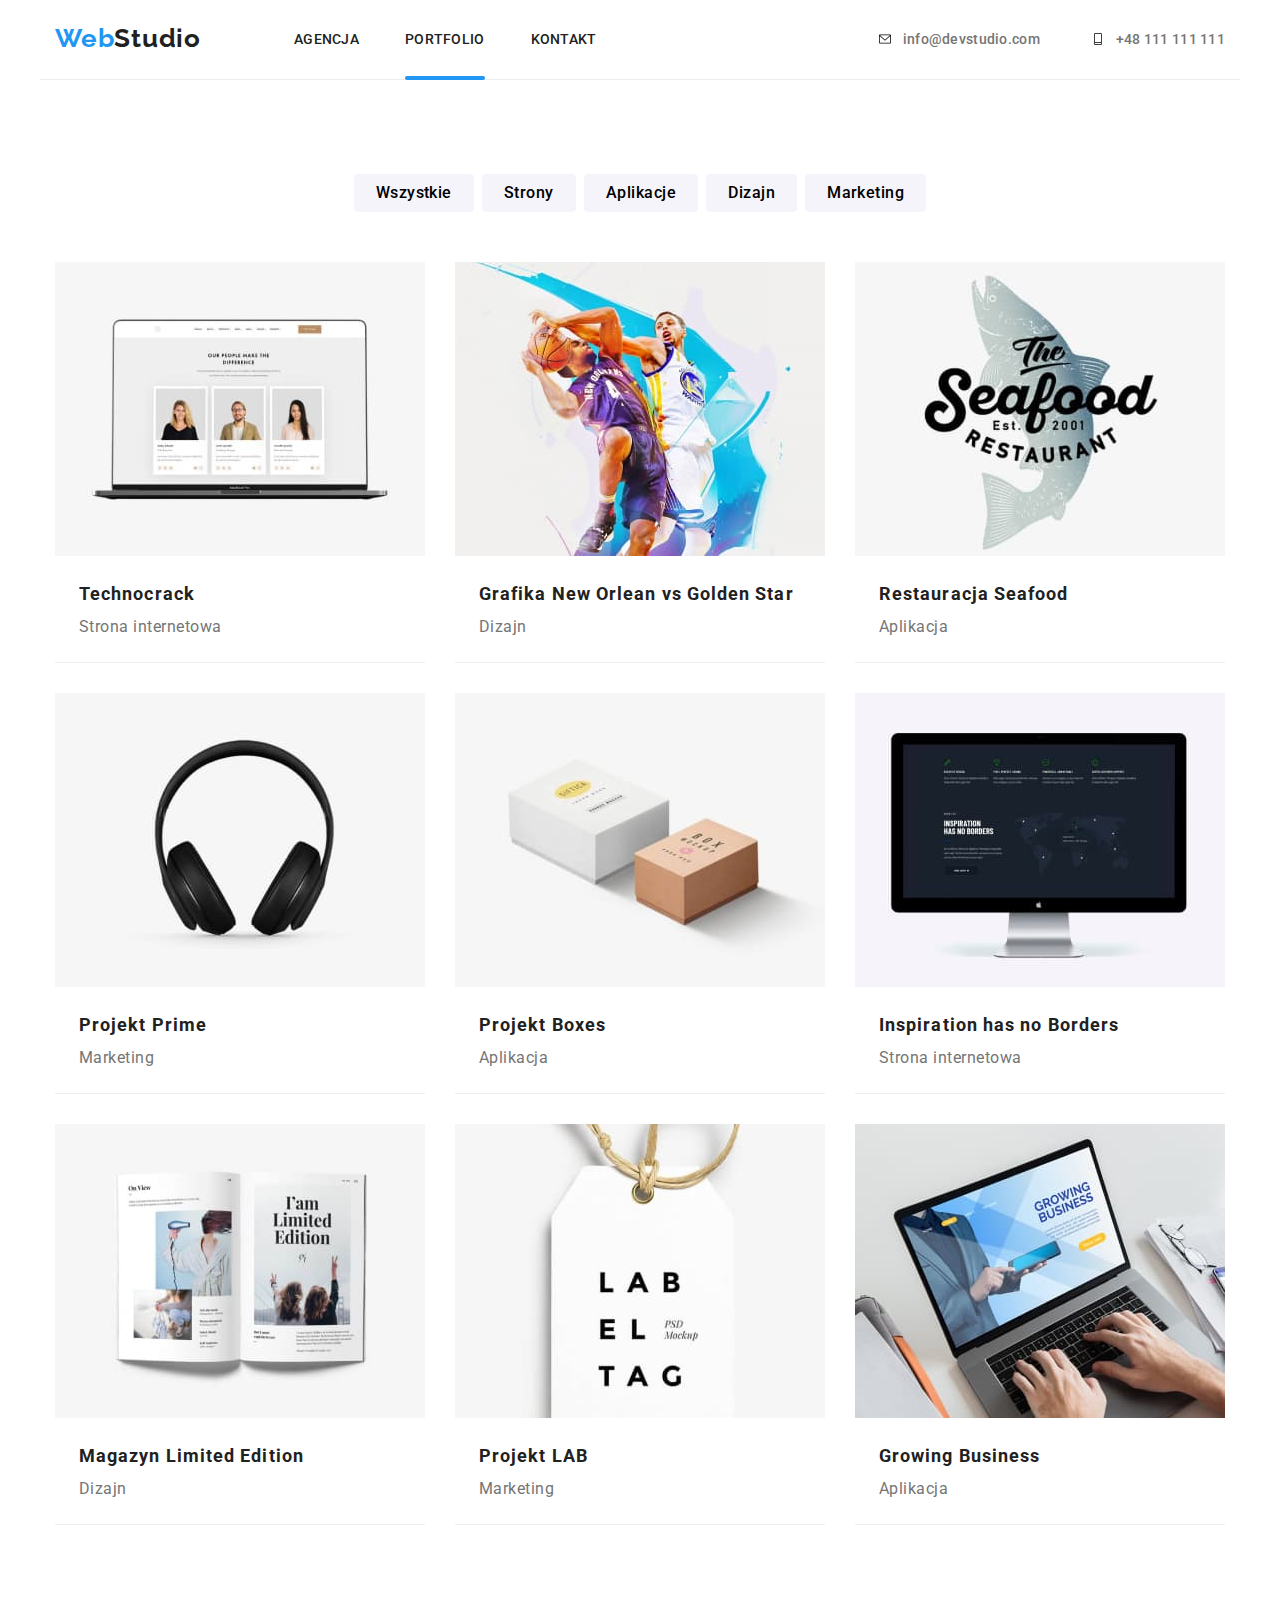
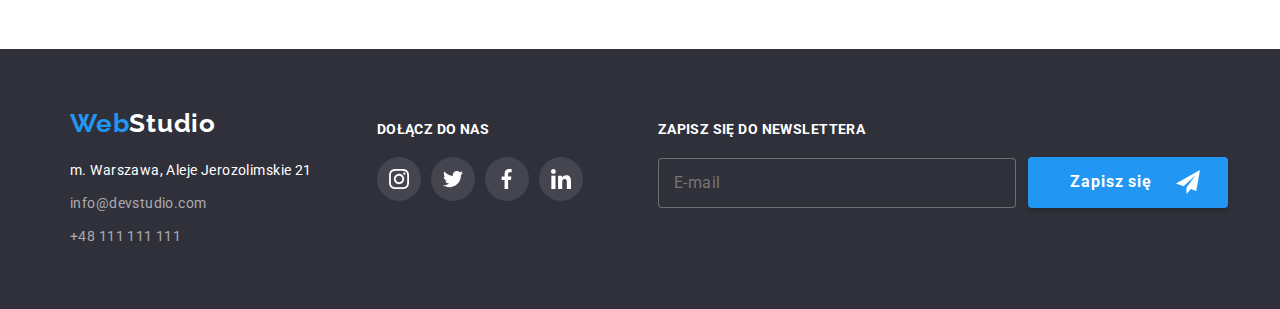
==== portfolio.html @ 8f80774f "clone" ====
<!DOCTYPE html>
<html lang="pl">

<head>
  <meta charset="UTF-8" />
  <meta http-equiv="X-UA-Compatible" content="IE=edge" />
  <meta name="viewport" content="width=device-width, initial-scale=1.0" />
  <link rel="stylesheet"
    href="https://cdnjs.cloudflare.com/ajax/libs/modern-normalize/1.0.0/modern-normalize.min.css" />
  <link rel="stylesheet" href="./css/main.min.css" />
  <link rel="preconnect" href="https://fonts.googleapis.com" />
  <link rel="preconnect" href="https://fonts.gstatic.com" crossorigin />
  <link href="https://fonts.googleapis.com/css2?family=Raleway:wght@700&family=Roboto:wght@400;500;700;900&display=swap"
    rel="stylesheet" />
  <title>WebStudio</title>
</head>

<body>
  <header>
    <div class="container tophead">
      <a class="logo" href="index.html"> <span class="logo--web">Web</span>Studio </a>
      <nav class="navigation">
        <ul class="navigation__list list">
          <li class="navigation__item">
            <a class="navigation__link" href="index.html">AGENCJA</a>
          </li>
          <li class="navigation__item">
            <a class="navigation__link navigation__underline" href="portfolio.html">PORTFOLIO</a>
          </li>
          <li class="navigation__item">
            <a class="navigation__link" href="#kontakt">KONTAKT</a>
          </li>
        </ul>
      </nav>
      <a class="address__top address__top--mail" href="mailto:info@devstudio.com">
        <svg class="adress__icon" width="16" height="12">
          <use href="images/icons.svg#icon-envelope"></use>
        </svg>info@devstudio.com</a>
      <a class="address__top" href="tel:+48111111111"><svg class="adress__icon" width="16" height="12">
          <use href="images/icons.svg#icon-phone"></use>
        </svg>+48 111 111 111</a>

    </div>
  </header>
  <main>
    <section class="section container">
      <ul class="menu list">
        <li class="menu__item">
          <button type="button" class="menu__button">Wszystkie</button>
        </li>
        <li class="menu__item">
          <button type="button" class="menu__button">Strony</button>
        </li>
        <li class="menu__item">
          <button type="button" class="menu__button">Aplikacje</button>
        </li>
        <li class="menu__item">
          <button type="button" class="menu__button">Dizajn</button>
        </li>
        <li class="menu__item">
          <button type="button" class="menu__button">Marketing</button>
        </li>
      </ul>

      <div>
        <ul class="portfolio list">
          <li class="portfolio__item">
            <a class="link" href="#">
              <div class="portfolio__img-box">
                <img class="portfolio-img" src="images/portfolio(1).jpg" alt="laptop" width="370" height="294" />
                <p class="portfolio__hidden-text">Technocrack jest popularną platformą wykorzystywaną do
                  rozpowszechniania
                  koronawirusa. Firmy wykorzystują tę platformę
                  do celów szpiegowskich i ataków na niezabezpieczone serwery konkurencji
                </p>
              </div>
              <p class="portfolio__name">Technocrack</p>
              <p class="portfolio__type">Strona internetowa</p>
            </a>
          </li>
          <li class="portfolio__item">
            <a class="link" href="#">
              <div class="portfolio__img-box">
                <img src="images/portfolio(2).jpg" alt="koszykarze" width="370" height="294" />
                <p class="portfolio__hidden-text">Technocrack jest popularną platformą wykorzystywaną do
                  rozpowszechniania
                  koronawirusa. Firmy wykorzystują tę platformę
                  do celów szpiegowskich i ataków na niezabezpieczone serwery konkurencji
                </p>
              </div>
              <p class="portfolio__name">Grafika New Orlean vs Golden Star</p>
              <p class="portfolio__type">Dizajn</p>
            </a>
          </li>
          <li class="portfolio__item">
            <a class="link" href="#">
              <div class="portfolio__img-box">
                <img src="images/portfolio(3).jpg" alt="plakat ryba" width="370" height="294" />
                <p class="portfolio__hidden-text">Technocrack jest popularną platformą wykorzystywaną do
                  rozpowszechniania
                  koronawirusa. Firmy wykorzystują tę platformę
                  do celów szpiegowskich i ataków na niezabezpieczone serwery konkurencji
                </p>
              </div>
              <p class="portfolio__name">Restauracja Seafood</p>
              <p class="portfolio__type">Aplikacja</p>
            </a>
          </li>
          <li class="portfolio__item">
            <a class="link" href="#">
              <div class="portfolio__img-box">
                <img src="images/portfolio(4).jpg" alt="słuchawki" width="370" height="294" />
                <p class="portfolio__hidden-text">Technocrack jest popularną platformą wykorzystywaną do
                  rozpowszechniania
                  koronawirusa. Firmy wykorzystują tę platformę
                  do celów szpiegowskich i ataków na niezabezpieczone serwery konkurencji
                </p>
              </div>
              <p class="portfolio__name">Projekt Prime</p>
              <p class="portfolio__type">Marketing</p>
            </a>
          </li>
          <li class="portfolio__item">
            <a class="link" href="#">
              <div class="portfolio__img-box">
                <img src="images/portfolio(5).jpg" alt="dwa pudelka różny rozmiar" width="370" height="294" />
                <p class="portfolio__hidden-text">Technocrack jest popularną platformą wykorzystywaną do
                  rozpowszechniania
                  koronawirusa. Firmy wykorzystują tę platformę
                  do celów szpiegowskich i ataków na niezabezpieczone serwery konkurencji
                </p>
              </div>
              <p class="portfolio__name">Projekt Boxes</p>
              <p class="portfolio__type">Aplikacja</p>
            </a>
          </li>
          <li class="portfolio__item">
            <a class="link" href="#">
              <div class="portfolio__img-box">
                <img src="images/portfolio(6).jpg" alt="monitor komputerowy" width="370" height="294" />
                <p class="portfolio__hidden-text">Technocrack jest popularną platformą wykorzystywaną do
                  rozpowszechniania
                  koronawirusa. Firmy wykorzystują tę platformę
                  do celów szpiegowskich i ataków na niezabezpieczone serwery konkurencji
                </p>
              </div>
              <p class="portfolio__name">Inspiration has no Borders</p>
              <p class="portfolio__type">Strona internetowa</p>
            </a>
          </li>
          <li class="portfolio__item">
            <a class="link" href="#">
              <div class="portfolio__img-box">
                <img src="images/portfolio(7).jpg" alt="magazyn" width="370" height="294" />
                <p class="portfolio__hidden-text">Technocrack jest popularną platformą wykorzystywaną do
                  rozpowszechniania
                  koronawirusa. Firmy wykorzystują tę platformę
                  do celów szpiegowskich i ataków na niezabezpieczone serwery konkurencji
                </p>
              </div>
              <p class="portfolio__name">Magazyn Limited Edition</p>
              <p class="portfolio__type">Dizajn</p>
            </a>
          </li>
          <li class="portfolio__item">
            <a class="link" href="#">
              <div class="portfolio__img-box">
                <img src="images/portfolio(8).jpg" alt="metka" width="370" height="294" />
                <p class="portfolio__hidden-text">Technocrack jest popularną platformą wykorzystywaną do
                  rozpowszechniania
                  koronawirusa. Firmy wykorzystują tę platformę
                  do celów szpiegowskich i ataków na niezabezpieczone serwery konkurencji
                </p>
              </div>
              <p class="portfolio__name">Projekt LAB</p>
              <p class="portfolio__type">Marketing</p>
            </a>
          </li>
          <li class="portfolio__item">
            <a class="link" href="#">
              <div class="portfolio__img-box">
                <img src="images/portfolio(9).jpg" alt="laptop i dłonie" width="370" height="294" />
                <p class="portfolio__hidden-text">Technocrack jest popularną platformą wykorzystywaną do
                  rozpowszechniania
                  koronawirusa. Firmy wykorzystują tę platformę
                  do celów szpiegowskich i ataków na niezabezpieczone serwery konkurencji
                </p>
              </div>
              <p class="portfolio__name">Growing Business</p>
              <p class="portfolio__type">Aplikacja</p>
            </a>
          </li>
        </ul>
      </div>
    </section>
  </main>
  <footer class="bottom">
    <section class="container ">
      <section class="container bottom__box">
        <div class="bottom__left">
          <a class="logo logo--bottom" href="#"> <span class="logo--web">Web</span>Studio </a>
          <address id="kontakt" class="adress-bottom">
            <p class=adress__item>
              <a class="address__bottom" href="https://goo.gl/maps/KirbmJ58dicckaQu6">m. Warszawa, Aleje Jerozolimskie
                21</a>
            </p>
            <p class="adress__item">
              <a class="address__bottom address__bottom--grey" href="mailto:info@devstudio.com">info@devstudio.com</a>
            </p>
            <p class="adress__item ">
              <a class="address__bottom address__bottom--grey" href="tel:+48111111111">+48 111 111 111</a>
            </p>
          </address>
        </div>
        <div class="bottom__center">
          <p class="bottom__join">dołącz do nas</p>
          <ul class="social">
            <li class=list><a class="social__link social__link--bottom" href="#">
                <svg class="social-icon" width="20" height="20">
                  <use href="./images/icons.svg#icon-instagram"></use>
                </svg></a></li>
            <li class=list><a class="social__link social__link--bottom" href="#">
                <svg class="social-icon" width="20" height="20">
                  <use href="./images/icons.svg#icon-twitter"></use>
                </svg></a></li>
            <li class=list><a class="social__link social__link--bottom" href="#">
                <svg class="social-icon" width="20" height="20">
                  <use href="./images/icons.svg#icon-facebook"></use>
                </svg></a></li>
            <li class=list><a class="social__link social__link--bottom" href="#">
                <svg class="social-icon" width="20" height="20">
                  <use href="./images/icons.svg#icon-linkedin"></use>
                </svg></a></li>
          </ul>
        </div>
        <div class="bottom__right">
          <form class="newsletter" name="newsletter-form">
            <label class="newsletter__join">
              Zapisz się do newslettera
              <input class="newsletter__lbl" type="email" name="email" placeholder="E-mail" required />
            </label>
            <button class="newsletter__button" type="submit">
              Zapisz się
              <svg class="newsletter__icon" width="24" height="24">
                <use href="./images/icons.svg#icon-send"></use>
              </svg>
            </button>
          </form>


        </div>
      </section>
  </footer>

</body>

</html>
---- css/main.min.css ----
:root{--main-color-bla: #212121;--secondary-color-blu: #2196f3;--third-color-whi: #ffffff;--four-color-gre: #757575;--fifth-color-dgrey: #2F303A;--main-font: 'Roboto', sans-serif;--secondary-font: 'Raleway', sans-serif}body{font-family:var(--main-font);color:var(--main-color-bla);max-width:1600px;margin:0 auto}h1,h2,h3,h4,h5,h6{margin:0}ul,ol{padding:0;margin:0}p{margin:0;padding:0}img{display:block}.list{list-style:none}.link{text-decoration:none}.container{width:1200px;margin:0 auto;padding:0 15px}.section{padding-top:94px;padding-bottom:94px}.headline{font-weight:700;font-size:36px;line-height:1.667;text-align:center;letter-spacing:0.03em;padding:10px;margin-bottom:50px}.tophead{padding-top:24px;padding-bottom:25px;border-bottom:1px solid #ececec;display:flex}.logo{color:var(--main-color-bla);padding-right:93px;font-family:var(--secondary-font);font-weight:700;font-size:26px;letter-spacing:0.03em;text-decoration:none}.logo--web{color:var(--secondary-color-blu)}.logo--bottom{color:var(--third-color-whi);padding:60px 0 20px}.bottom{background:var(--fifth-color-dgrey);margin:0 auto;padding-bottom:60px}.bottom__box{display:flex;flex-direction:row}.bottom__left{display:flex;flex-direction:column}.bottom__center{display:flex;flex-direction:column;margin-left:65px}.bottom__right{margin-left:65px}.bottom__join{font-weight:700;font-size:14px;line-height:16px;letter-spacing:0.03em;text-transform:uppercase;color:#ffffff;margin-top:72px;margin-bottom:20px}.navigation{display:flex}.navigation__list{display:flex;align-items:center}.navigation__item{position:relative}.navigation__item:not(:last-child){margin-right:46px}.navigation__link{color:var(--main-color-bla);font-weight:500;font-size:14px;line-height:1.143;letter-spacing:0.02em;text-decoration:none;transition:color 250ms cubic-bezier(0.4, 0, 0.2, 1)}.navigation__link:hover,.navigation__link:focus{color:var(--secondary-color-blu)}.navigation__underline::after{position:absolute;content:'';width:100%;height:4px;background-color:#2196f3;bottom:-32px;left:0;border-radius:2px}.address__top{font-weight:500;font-size:14px;font-style:normal;line-height:1.143;letter-spacing:0.02em;color:var(--four-color-gre);text-decoration:none;display:flex;align-items:center;transition-property:color, fill;transition-duration:250ms;transition-timing-function:cubic-bezier(0.4, 0, 0.2, 1)}.address__top:hover,.address__top:focus{color:var(--secondary-color-blu);fill:var(--secondary-color-blu)}.address__top--mail{margin-right:50px;margin-left:auto}.adress__icon{margin-right:10px}.address__bottom{font-size:14px;font-style:normal;line-height:171%;letter-spacing:0.03em;color:var(--third-color-whi);text-decoration:none;transition:color 250ms cubic-bezier(0.4, 0, 0.2, 1)}.address__bottom:hover,.address__bottom:focus{color:var(--secondary-color-blu)}.address__bottom--grey{color:rgba(255,255,255,0.6)}.adress__item:not(:first-of-type){margin-top:9px}.order{background:#2f303a;align-items:center;margin:0 auto;background-image:linear-gradient(rgba(47,48,58,0.4), rgba(47,48,58,0.4)),url(../images/order.jpg);background-repeat:no-repeat;background-size:cover}.order__button{background:var(--secondary-color-blu);box-shadow:0px 4px 4px rgba(0,0,0,0.15);border-radius:4px;font-style:normal;font-weight:700;font-size:16px;line-height:1.875;letter-spacing:0.06em;color:var(--third-color-whi);cursor:pointer;margin-top:30px;padding:10px 41px}.order__effect{display:flex;flex-direction:column;align-items:center;padding:200px 0}.order__title{width:696px;font-weight:900;font-size:44px;line-height:1.36;text-align:center;letter-spacing:0.06em;text-transform:uppercase;color:var(--third-color-whi)}.about{display:flex;flex-direction:row;justify-content:center}.about__item{position:relative}.about__item:not(:last-child){margin-right:30px}.about__description{position:absolute;display:flex;justify-content:center;bottom:0;font-weight:700;font-size:14px;line-height:16px;letter-spacing:0.03em;text-transform:uppercase;color:var(--third-color-whi);background-color:rgba(47,48,58,0.8);width:100%;padding:27px 0}.lorem{padding-bottom:0px}.lorem__list{display:flex;flex-direction:row;justify-content:center}.lorem__box{width:270px;height:120px;background:#f5f4fa;border-radius:4px;margin-bottom:30px;display:flex;align-items:center;justify-content:center}.lorem__title{font-weight:700;font-size:14px;line-height:1.143;letter-spacing:0.03em;text-transform:uppercase}.lorem__text{font-size:14px;line-height:1.71;letter-spacing:0.03em;color:var(--four-color-gre)}.lorem__item:not(:last-child){margin-right:30px}.team{background-color:#f5f4fa;margin:0 auto}.team__list{display:flex;flex-direction:row;justify-content:center}.team__person{background-color:var(--third-color-whi);box-shadow:0px 1px 3px rgba(0,0,0,0.12),0px 1px 1px rgba(0,0,0,0.14),0px 2px 1px rgba(0,0,0,0.2);border-radius:0px 0px 4px 4px}.team__person:not(:last-child){margin-right:30px}.team__name{font-weight:500;font-size:16px;line-height:118%;letter-spacing:0.03em;text-align:center;margin-top:30px;margin-bottom:10px}.team__job{font-size:16px;line-height:118%;letter-spacing:0.03em;color:var(--four-color-gre);text-align:center;margin-bottom:16px}.social{display:flex;flex-direction:row;justify-content:center}.social__link{display:flex;width:44px;height:44px;background-color:var(--third-color-whi);border-radius:50%;justify-content:center;align-items:center;margin-bottom:30px;margin-right:10px;fill:#afb1b8;transition-property:background-color, fill;transition-duration:250ms;transition-timing-function:cubic-bezier(0.4, 0, 0.2, 1)}.social__link:hover,.social__link:focus{background-color:var(--secondary-color-blu);fill:var(--third-color-whi)}.social__link--bottom{background-color:rgba(255,255,255,0.1);fill:var(--third-color-whi);transition:background-color 250ms cubic-bezier(0.4, 0, 0.2, 1)}.client{display:flex;align-items:center;justify-content:center}.client__list{display:flex;flex-direction:row}.client__item:not(:last-child){margin-right:30px}.client__link{display:flex;width:170px;height:92px;border:1px solid #afb1b8;box-sizing:border-box;border-radius:4px;justify-content:center;align-items:center;fill:#afb1b8;transition-property:border, fill;transition-duration:250ms;transition-timing-function:cubic-bezier(0.4, 0, 0.2, 1)}.client__link:hover,.client__link:focus{fill:var(--secondary-color-blu);border:1px solid var(--secondary-color-blu)}.newsletter{display:flex;flex-direction:row;align-items:flex-end}.newsletter__join{font-weight:700;font-size:14px;letter-spacing:0.03em;text-transform:uppercase;color:#ffffff;display:flex;flex-direction:column;margin-top:72px}.newsletter__lbl{width:358px;height:50px;border:1px solid rgba(255,255,255,0.3);box-sizing:border-box;border-radius:4px;background-color:var(--fifth-color-dgrey);color:var(--four-color-gre);font-size:16px;line-height:125%;letter-spacing:0.03em;margin-top:20px;outline:none;padding-left:15px}.newsletter__lbl:not(:placeholder-shown){color:var(--third-color-whi);font-size:16px;line-height:125%;letter-spacing:0.03em;padding:15px}.newsletter__button{margin-left:12px;font-weight:700;font-size:16px;line-height:188%;display:flex;align-items:center;text-align:center;letter-spacing:0.06em;color:#ffffff;background-color:var(--secondary-color-blu);padding:10px 28px 10px 42px;border:none;box-shadow:0px 4px 4px rgba(0,0,0,0.15);border-radius:4px;cursor:pointer}.newsletter__icon{margin-left:24px}.menu{display:flex;flex-direction:row;justify-content:center}.menu__button{font-style:normal;font-weight:500;font-size:16px;line-height:162%;text-align:center;letter-spacing:0.03em;background:#f5f4fa;border-radius:4px;cursor:pointer;padding:6px 22px;margin-bottom:50px;border-style:none;transition-property:background, color, box-shadow;transition-duration:250ms;transition-timing-function:cubic-bezier(0.4, 0, 0.2, 1)}.menu__button:hover,.menu__button:focus{background:var(--secondary-color-blu);color:var(--third-color-whi);box-shadow:0px 3px 1px rgba(0,0,0,0.1),0px 1px 2px rgba(0,0,0,0.08),0px 2px 2px rgba(0,0,0,0.12)}.menu__item:not(:last-child){margin-right:8px}.portfolio{display:flex;flex-direction:row;justify-content:center;flex-wrap:wrap}.portfolio__item{border-bottom:1px solid #eeeeee;margin-bottom:30px;transition:box-shadow 250ms cubic-bezier(0.4, 0, 0.2, 1)}.portfolio__item:hover,.portfolio__item:focus{box-shadow:0px 1px 1px rgba(0,0,0,0.12),0px 4px 4px rgba(0,0,0,0.06),1px 4px 6px rgba(0,0,0,0.16)}.portfolio__item:not(:nth-child(3n)){margin-right:30px}.portfolio__img-box{position:relative;overflow:hidden}.portfolio__img-box:hover .portfolio__hidden-text{transform:translateY(0%)}.portfolio__hidden-text{display:flex;position:absolute;top:0;left:0;width:100%;height:100%;background-color:var(--secondary-color-blu);font-size:18px;line-height:156%;letter-spacing:0.03em;color:var(--third-color-whi);text-align:left;align-items:center;padding-left:24px;padding-right:45px;transform:translateY(100%);transition:transform 250ms cubic-bezier(0.4, 0, 0.2, 1)}.portfolio__name{font-weight:700;font-size:18px;line-height:2;letter-spacing:0.06em;padding-left:24px;padding-top:20px;color:var(--main-color-bla)}.portfolio__type{font-size:16px;line-height:1.888;letter-spacing:0.03em;padding-left:24px;padding-bottom:20px;color:var(--four-color-gre)}.backdrop{position:fixed;left:0;top:0;width:100%;height:100%;opacity:100%;background-color:rgba(0,0,0,0.2);transition:opacity 250ms cubic-bezier(0.075, 0.82, 0.165, 1)}.modal{position:absolute;top:50%;left:50%;transform:translate(-50%, -50%);width:528px;min-height:581px;border-radius:4px;background-color:var(--third-color-whi);transition:transform 250ms cubic-bezier(0.075, 0.82, 0.165, 1)}.is-hidden{opacity:0;pointer-events:none}.backdrop.is-hidden .modal{position:absolute;top:50%;left:50%;transform:translateY(100%)}.close-btn{position:absolute;top:8px;right:8px;width:30px;height:30px;border-style:none;background-color:var(--third-color-whi);cursor:pointer}.close-btn__img{position:absolute;top:0px;right:0px}.contact-form{display:flex;flex-direction:column;padding:40px;text-align:left}.contact-form__leave{text-align:center;font-weight:700;font-size:20px;line-height:115%;text-align:center;letter-spacing:0.03em;color:#212121}.contact-form__label-input{display:flex;flex-direction:column;font-size:12px;line-height:1.16;letter-spacing:0.01em;color:var(--four-color-gre);width:100%;margin-top:10px}.contact-form__inside-text{font-size:16px;width:100%;padding:12px 0px 12px 42px;border-style:none;border:1px solid rgba(33,33,33,0.2);border-radius:4px;outline:none;transition:border-color 250ms cubic-bezier(0.4, 0, 0.2, 1)}.contact-form__inside-text:focus,.contact-form__inside-textarea:focus{border:1px solid var(--secondary-color-blu)}.contact-form__inside-textarea{letter-spacing:0.01em;color:var(--four-color-gre);padding:12px 16px;resize:none;width:100%;border:1px solid rgba(33,33,33,0.2);border-radius:4px;outline:none;transition:border-color 250ms cubic-bezier(0.4, 0, 0.2, 1)}.contact-form__inside-textarea::placeholder{color:rgba(117,117,117,0.5)}.contact-form__label-icon{position:absolute;top:auto;left:0;color:currentColor;margin:0 12px;fill:var(--main-color-bla);transition:fill 250ms cubic-bezier(0.4, 0, 0.2, 1)}.contact-form__label-box{display:flex;position:relative;flex-direction:row;align-items:center;justify-content:center;margin-top:4px}.contact-form__label-box:focus-within .contact-form__label-icon{fill:var(--secondary-color-blu)}.contact-form__button{font-weight:700;font-size:16px;line-height:188%;letter-spacing:0.06em;color:#ffffff;padding:10px 76px;background:var(--secondary-color-blu);box-shadow:0px 4px 4px rgba(0,0,0,0.15);border-radius:4px;border-style:none;cursor:pointer}.checkbox{opacity:0;position:absolute}.checkbox__statement{display:flex;position:relative;margin-top:20px;margin-bottom:30px;padding-left:37px;cursor:pointer;font-size:14px;line-height:171%;color:var(--four-color-gre)}.checkbox__statement::before{content:'';width:16px;height:16px;border:1px solid black;position:absolute;text-align:right;left:14px;bottom:4px;background-color:var(--third-color-whi);border-radius:2px}.checkbox:checked+.checkbox__statement::before{border:0.01px solid var(--secondary-color-blu);background-color:var(--secondary-color-blu);background-image:url(../images/check.svg);background-repeat:no-repeat;background-position:center;transition-property:border, background-color;transition-duration:250ms;transition-timing-function:cubic-bezier(0.4, 0, 0.2, 1)}.checkbox__policy{color:var(--secondary-color-blu)}
/*# sourceMappingURL=main.min.css.map */
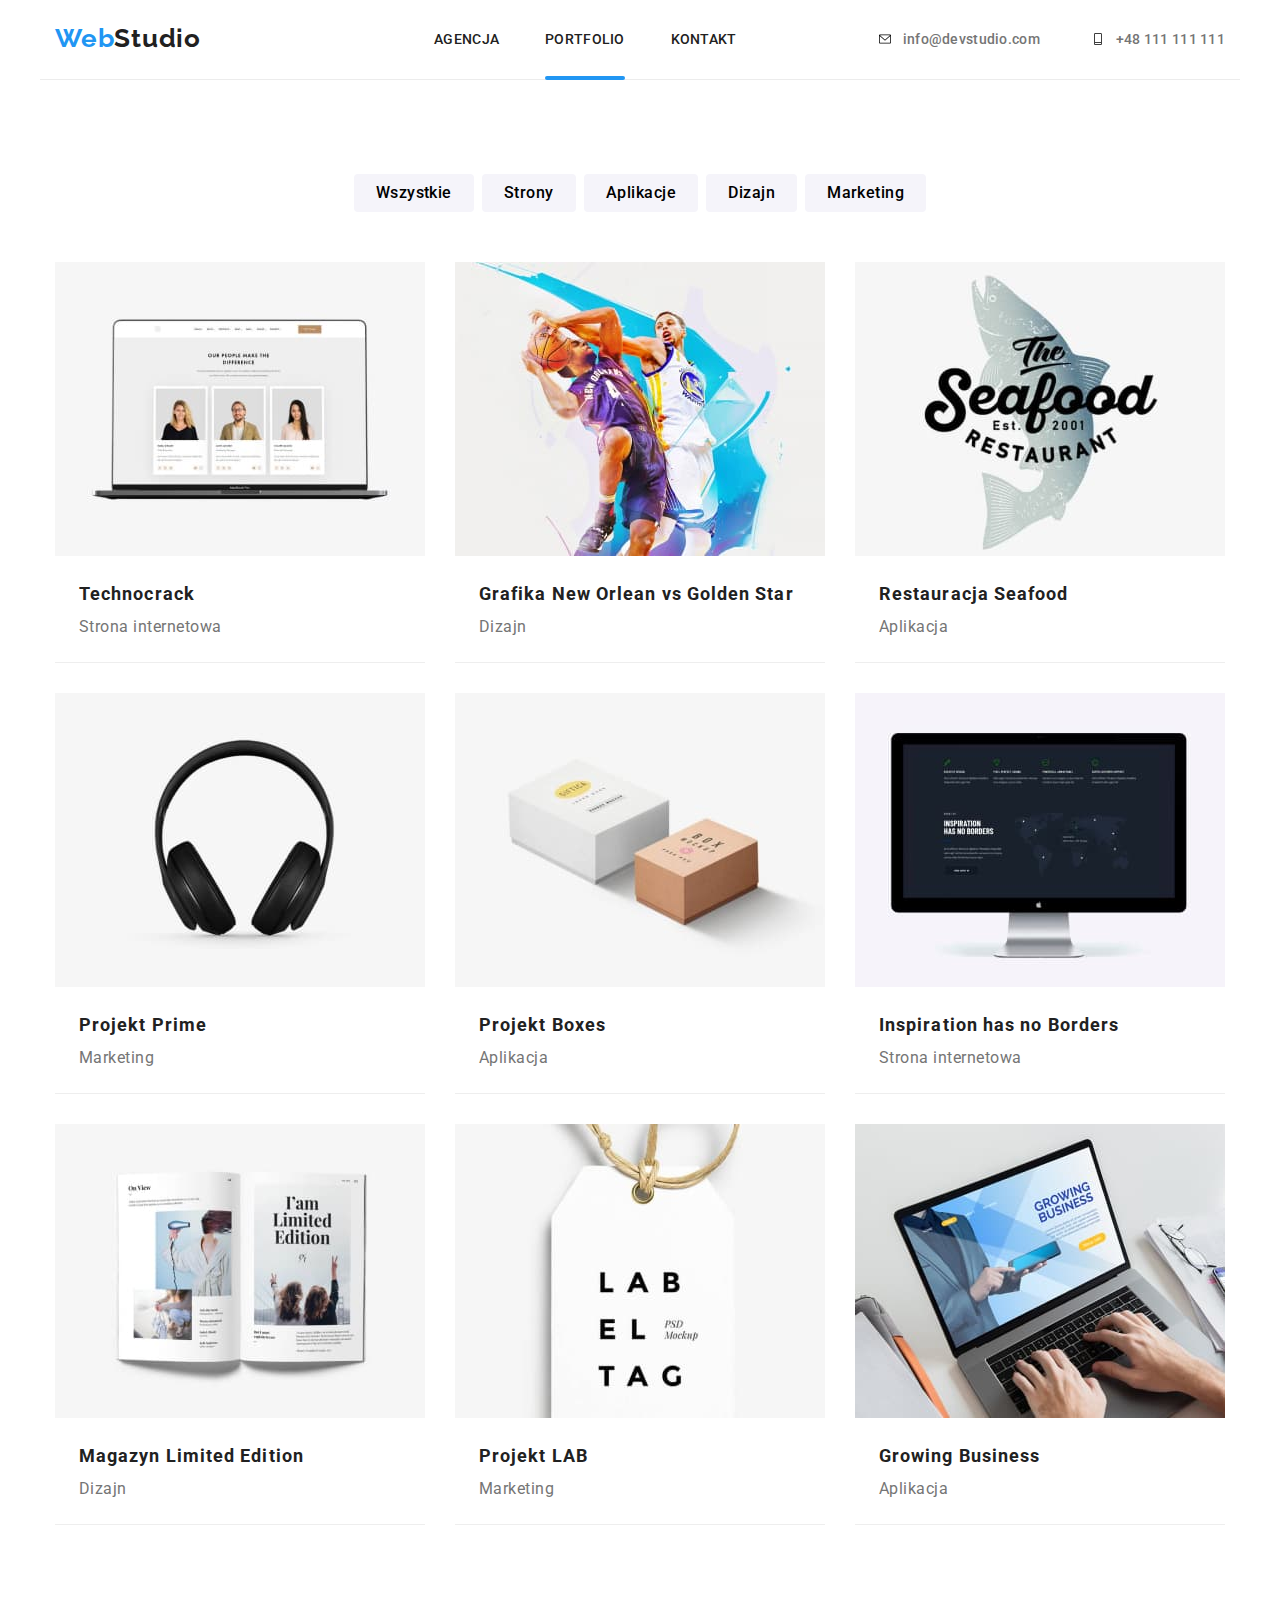
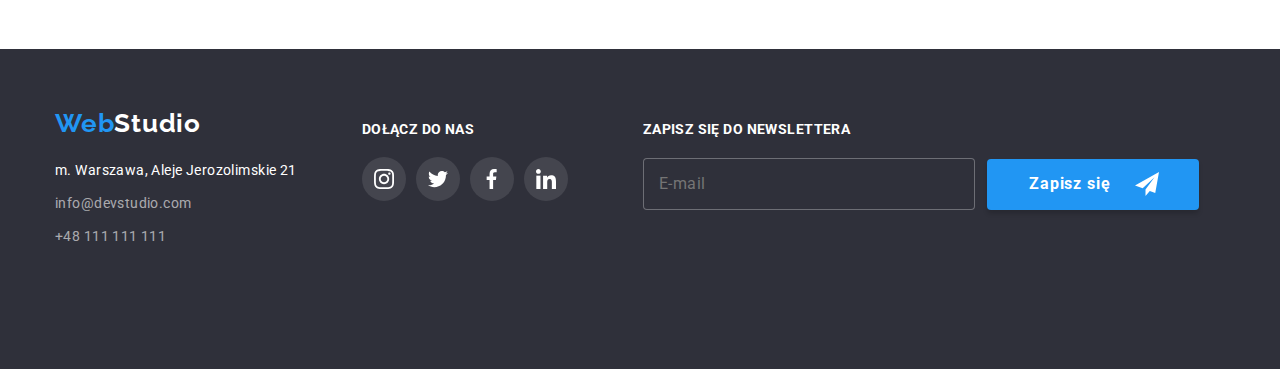
==== commit dacc91de: "porfolio" ====
--- a/portfolio.html
+++ b/portfolio.html
@@ -32,13 +32,71 @@
           </li>
         </ul>
       </nav>
-      <a class="address__top address__top--mail" href="mailto:info@devstudio.com">
-        <svg class="adress__icon" width="16" height="12">
-          <use href="images/icons.svg#icon-envelope"></use>
-        </svg>info@devstudio.com</a>
-      <a class="address__top" href="tel:+48111111111"><svg class="adress__icon" width="16" height="12">
-          <use href="images/icons.svg#icon-phone"></use>
-        </svg>+48 111 111 111</a>
+      <ul class="address__top--list list">
+        <li><a class="address__top address__top--mail" href="mailto:info@devstudio.com">
+            <svg class="adress__icon" width="16" height="12">
+              <use href="images/icons.svg#icon-envelope"></use>
+            </svg>info@devstudio.com</a></li>
+        <li><a class="address__top" href="tel:+48111111111"><svg class="adress__icon" width="16" height="12">
+              <use href="images/icons.svg#icon-phone"></use>
+            </svg>+48 111 111 111</a></li>
+      </ul>
+
+
+      <button class="mobile-menu__button" type="button" data-menu-open>
+        <svg class="mobile-menu__icon" width="40" height="40">
+          <use href="./images/icons.svg#icon-menu"></use>
+        </svg>
+      </button>
+
+      <div class="mobile-menu is-open" data-menu>
+        <button class="mobile-menu__button" type="button" data-menu-close>
+          <svg class="mobile-close__icon" width="40" height="40">
+            <use href="./images/icons.svg#icon-close-mobile"></use>
+          </svg>
+        </button>
+        <div class="mobile-menu--inside">
+          <nav class="navigation__mobile">
+            <ul class="navigation__list--mobile list">
+              <li class="navigation__item--mobile">
+                <a class="navigation__link--mobile" href="index.html">Agencja</a>
+              </li>
+              <li class="navigation__item--mobile">
+                <a class="navigation__link--mobile" href="portfolio.html">Portfolio</a>
+              </li>
+              <li class="navigation__item--mobile">
+                <a class="navigation__link--mobile" href="#kontakt">Kontakt</a>
+              </li>
+            </ul>
+          </nav>
+
+          <address id="kontakt" class="adress-bottom">
+            <p class="adress__item--mobile-tel">
+              <a class="adress__mobile--blue link" href="tel:+48111111111">+48 111 111 111</a>
+            </p>
+            <p class="adress__item--mobile-mail">
+              <a class="adress__mobile--grey link" href="mailto:info@devstudio.com">info@devstudio.com</a>
+            </p>
+
+          </address>
+
+          <ul class="mobile-menu__list list">
+            <li class="mobile-menu__item">
+              <a href="#" class="mobile-menu__link link">Instagram</a>
+            </li>
+            <li class="mobile-menu__item">
+              <a href="#" class="mobile-menu__link link">Twitter</a>
+            </li>
+            <li class="mobile-menu__item">
+              <a href="#" class="mobile-menu__link link">Facebook</a>
+            </li>
+            <li class="mobile-menu__item">
+              <a href="#" class="mobile-menu__link link">LinkedIn</a>
+            </li>
+          </ul>
+        </div>
+      </div>
+
 
     </div>
   </header>
@@ -195,8 +253,9 @@
     </section>
   </main>
   <footer class="bottom">
-    <section class="container ">
-      <section class="container bottom__box">
+    <section class="bottom container ">
+      <section class="bottom__box">
+        <!-- <section class="container bottom__box"> -->
         <div class="bottom__left">
           <a class="logo logo--bottom" href="#"> <span class="logo--web">Web</span>Studio </a>
           <address id="kontakt" class="adress-bottom">
@@ -252,6 +311,7 @@
       </section>
   </footer>
 
+  <script src="./js/mobile-menu.js"></script>
 </body>
 
 </html>--- a/css/main.min.css
+++ b/css/main.min.css
@@ -1,2 +1,2 @@
-:root{--main-color-bla: #212121;--secondary-color-blu: #2196f3;--third-color-whi: #ffffff;--four-color-gre: #757575;--fifth-color-dgrey: #2F303A;--main-font: 'Roboto', sans-serif;--secondary-font: 'Raleway', sans-serif}body{font-family:var(--main-font);color:var(--main-color-bla);max-width:1600px;margin:0 auto}h1,h2,h3,h4,h5,h6{margin:0}ul,ol{padding:0;margin:0}p{margin:0;padding:0}img{display:block}.list{list-style:none}.link{text-decoration:none}.container{width:1200px;margin:0 auto;padding:0 15px}.section{padding-top:94px;padding-bottom:94px}.headline{font-weight:700;font-size:36px;line-height:1.667;text-align:center;letter-spacing:0.03em;padding:10px;margin-bottom:50px}.tophead{padding-top:24px;padding-bottom:25px;border-bottom:1px solid #ececec;display:flex}.logo{color:var(--main-color-bla);padding-right:93px;font-family:var(--secondary-font);font-weight:700;font-size:26px;letter-spacing:0.03em;text-decoration:none}.logo--web{color:var(--secondary-color-blu)}.logo--bottom{color:var(--third-color-whi);padding:60px 0 20px}.bottom{background:var(--fifth-color-dgrey);margin:0 auto;padding-bottom:60px}.bottom__box{display:flex;flex-direction:row}.bottom__left{display:flex;flex-direction:column}.bottom__center{display:flex;flex-direction:column;margin-left:65px}.bottom__right{margin-left:65px}.bottom__join{font-weight:700;font-size:14px;line-height:16px;letter-spacing:0.03em;text-transform:uppercase;color:#ffffff;margin-top:72px;margin-bottom:20px}.navigation{display:flex}.navigation__list{display:flex;align-items:center}.navigation__item{position:relative}.navigation__item:not(:last-child){margin-right:46px}.navigation__link{color:var(--main-color-bla);font-weight:500;font-size:14px;line-height:1.143;letter-spacing:0.02em;text-decoration:none;transition:color 250ms cubic-bezier(0.4, 0, 0.2, 1)}.navigation__link:hover,.navigation__link:focus{color:var(--secondary-color-blu)}.navigation__underline::after{position:absolute;content:'';width:100%;height:4px;background-color:#2196f3;bottom:-32px;left:0;border-radius:2px}.address__top{font-weight:500;font-size:14px;font-style:normal;line-height:1.143;letter-spacing:0.02em;color:var(--four-color-gre);text-decoration:none;display:flex;align-items:center;transition-property:color, fill;transition-duration:250ms;transition-timing-function:cubic-bezier(0.4, 0, 0.2, 1)}.address__top:hover,.address__top:focus{color:var(--secondary-color-blu);fill:var(--secondary-color-blu)}.address__top--mail{margin-right:50px;margin-left:auto}.adress__icon{margin-right:10px}.address__bottom{font-size:14px;font-style:normal;line-height:171%;letter-spacing:0.03em;color:var(--third-color-whi);text-decoration:none;transition:color 250ms cubic-bezier(0.4, 0, 0.2, 1)}.address__bottom:hover,.address__bottom:focus{color:var(--secondary-color-blu)}.address__bottom--grey{color:rgba(255,255,255,0.6)}.adress__item:not(:first-of-type){margin-top:9px}.order{background:#2f303a;align-items:center;margin:0 auto;background-image:linear-gradient(rgba(47,48,58,0.4), rgba(47,48,58,0.4)),url(../images/order.jpg);background-repeat:no-repeat;background-size:cover}.order__button{background:var(--secondary-color-blu);box-shadow:0px 4px 4px rgba(0,0,0,0.15);border-radius:4px;font-style:normal;font-weight:700;font-size:16px;line-height:1.875;letter-spacing:0.06em;color:var(--third-color-whi);cursor:pointer;margin-top:30px;padding:10px 41px}.order__effect{display:flex;flex-direction:column;align-items:center;padding:200px 0}.order__title{width:696px;font-weight:900;font-size:44px;line-height:1.36;text-align:center;letter-spacing:0.06em;text-transform:uppercase;color:var(--third-color-whi)}.about{display:flex;flex-direction:row;justify-content:center}.about__item{position:relative}.about__item:not(:last-child){margin-right:30px}.about__description{position:absolute;display:flex;justify-content:center;bottom:0;font-weight:700;font-size:14px;line-height:16px;letter-spacing:0.03em;text-transform:uppercase;color:var(--third-color-whi);background-color:rgba(47,48,58,0.8);width:100%;padding:27px 0}.lorem{padding-bottom:0px}.lorem__list{display:flex;flex-direction:row;justify-content:center}.lorem__box{width:270px;height:120px;background:#f5f4fa;border-radius:4px;margin-bottom:30px;display:flex;align-items:center;justify-content:center}.lorem__title{font-weight:700;font-size:14px;line-height:1.143;letter-spacing:0.03em;text-transform:uppercase}.lorem__text{font-size:14px;line-height:1.71;letter-spacing:0.03em;color:var(--four-color-gre)}.lorem__item:not(:last-child){margin-right:30px}.team{background-color:#f5f4fa;margin:0 auto}.team__list{display:flex;flex-direction:row;justify-content:center}.team__person{background-color:var(--third-color-whi);box-shadow:0px 1px 3px rgba(0,0,0,0.12),0px 1px 1px rgba(0,0,0,0.14),0px 2px 1px rgba(0,0,0,0.2);border-radius:0px 0px 4px 4px}.team__person:not(:last-child){margin-right:30px}.team__name{font-weight:500;font-size:16px;line-height:118%;letter-spacing:0.03em;text-align:center;margin-top:30px;margin-bottom:10px}.team__job{font-size:16px;line-height:118%;letter-spacing:0.03em;color:var(--four-color-gre);text-align:center;margin-bottom:16px}.social{display:flex;flex-direction:row;justify-content:center}.social__link{display:flex;width:44px;height:44px;background-color:var(--third-color-whi);border-radius:50%;justify-content:center;align-items:center;margin-bottom:30px;margin-right:10px;fill:#afb1b8;transition-property:background-color, fill;transition-duration:250ms;transition-timing-function:cubic-bezier(0.4, 0, 0.2, 1)}.social__link:hover,.social__link:focus{background-color:var(--secondary-color-blu);fill:var(--third-color-whi)}.social__link--bottom{background-color:rgba(255,255,255,0.1);fill:var(--third-color-whi);transition:background-color 250ms cubic-bezier(0.4, 0, 0.2, 1)}.client{display:flex;align-items:center;justify-content:center}.client__list{display:flex;flex-direction:row}.client__item:not(:last-child){margin-right:30px}.client__link{display:flex;width:170px;height:92px;border:1px solid #afb1b8;box-sizing:border-box;border-radius:4px;justify-content:center;align-items:center;fill:#afb1b8;transition-property:border, fill;transition-duration:250ms;transition-timing-function:cubic-bezier(0.4, 0, 0.2, 1)}.client__link:hover,.client__link:focus{fill:var(--secondary-color-blu);border:1px solid var(--secondary-color-blu)}.newsletter{display:flex;flex-direction:row;align-items:flex-end}.newsletter__join{font-weight:700;font-size:14px;letter-spacing:0.03em;text-transform:uppercase;color:#ffffff;display:flex;flex-direction:column;margin-top:72px}.newsletter__lbl{width:358px;height:50px;border:1px solid rgba(255,255,255,0.3);box-sizing:border-box;border-radius:4px;background-color:var(--fifth-color-dgrey);color:var(--four-color-gre);font-size:16px;line-height:125%;letter-spacing:0.03em;margin-top:20px;outline:none;padding-left:15px}.newsletter__lbl:not(:placeholder-shown){color:var(--third-color-whi);font-size:16px;line-height:125%;letter-spacing:0.03em;padding:15px}.newsletter__button{margin-left:12px;font-weight:700;font-size:16px;line-height:188%;display:flex;align-items:center;text-align:center;letter-spacing:0.06em;color:#ffffff;background-color:var(--secondary-color-blu);padding:10px 28px 10px 42px;border:none;box-shadow:0px 4px 4px rgba(0,0,0,0.15);border-radius:4px;cursor:pointer}.newsletter__icon{margin-left:24px}.menu{display:flex;flex-direction:row;justify-content:center}.menu__button{font-style:normal;font-weight:500;font-size:16px;line-height:162%;text-align:center;letter-spacing:0.03em;background:#f5f4fa;border-radius:4px;cursor:pointer;padding:6px 22px;margin-bottom:50px;border-style:none;transition-property:background, color, box-shadow;transition-duration:250ms;transition-timing-function:cubic-bezier(0.4, 0, 0.2, 1)}.menu__button:hover,.menu__button:focus{background:var(--secondary-color-blu);color:var(--third-color-whi);box-shadow:0px 3px 1px rgba(0,0,0,0.1),0px 1px 2px rgba(0,0,0,0.08),0px 2px 2px rgba(0,0,0,0.12)}.menu__item:not(:last-child){margin-right:8px}.portfolio{display:flex;flex-direction:row;justify-content:center;flex-wrap:wrap}.portfolio__item{border-bottom:1px solid #eeeeee;margin-bottom:30px;transition:box-shadow 250ms cubic-bezier(0.4, 0, 0.2, 1)}.portfolio__item:hover,.portfolio__item:focus{box-shadow:0px 1px 1px rgba(0,0,0,0.12),0px 4px 4px rgba(0,0,0,0.06),1px 4px 6px rgba(0,0,0,0.16)}.portfolio__item:not(:nth-child(3n)){margin-right:30px}.portfolio__img-box{position:relative;overflow:hidden}.portfolio__img-box:hover .portfolio__hidden-text{transform:translateY(0%)}.portfolio__hidden-text{display:flex;position:absolute;top:0;left:0;width:100%;height:100%;background-color:var(--secondary-color-blu);font-size:18px;line-height:156%;letter-spacing:0.03em;color:var(--third-color-whi);text-align:left;align-items:center;padding-left:24px;padding-right:45px;transform:translateY(100%);transition:transform 250ms cubic-bezier(0.4, 0, 0.2, 1)}.portfolio__name{font-weight:700;font-size:18px;line-height:2;letter-spacing:0.06em;padding-left:24px;padding-top:20px;color:var(--main-color-bla)}.portfolio__type{font-size:16px;line-height:1.888;letter-spacing:0.03em;padding-left:24px;padding-bottom:20px;color:var(--four-color-gre)}.backdrop{position:fixed;left:0;top:0;width:100%;height:100%;opacity:100%;background-color:rgba(0,0,0,0.2);transition:opacity 250ms cubic-bezier(0.075, 0.82, 0.165, 1)}.modal{position:absolute;top:50%;left:50%;transform:translate(-50%, -50%);width:528px;min-height:581px;border-radius:4px;background-color:var(--third-color-whi);transition:transform 250ms cubic-bezier(0.075, 0.82, 0.165, 1)}.is-hidden{opacity:0;pointer-events:none}.backdrop.is-hidden .modal{position:absolute;top:50%;left:50%;transform:translateY(100%)}.close-btn{position:absolute;top:8px;right:8px;width:30px;height:30px;border-style:none;background-color:var(--third-color-whi);cursor:pointer}.close-btn__img{position:absolute;top:0px;right:0px}.contact-form{display:flex;flex-direction:column;padding:40px;text-align:left}.contact-form__leave{text-align:center;font-weight:700;font-size:20px;line-height:115%;text-align:center;letter-spacing:0.03em;color:#212121}.contact-form__label-input{display:flex;flex-direction:column;font-size:12px;line-height:1.16;letter-spacing:0.01em;color:var(--four-color-gre);width:100%;margin-top:10px}.contact-form__inside-text{font-size:16px;width:100%;padding:12px 0px 12px 42px;border-style:none;border:1px solid rgba(33,33,33,0.2);border-radius:4px;outline:none;transition:border-color 250ms cubic-bezier(0.4, 0, 0.2, 1)}.contact-form__inside-text:focus,.contact-form__inside-textarea:focus{border:1px solid var(--secondary-color-blu)}.contact-form__inside-textarea{letter-spacing:0.01em;color:var(--four-color-gre);padding:12px 16px;resize:none;width:100%;border:1px solid rgba(33,33,33,0.2);border-radius:4px;outline:none;transition:border-color 250ms cubic-bezier(0.4, 0, 0.2, 1)}.contact-form__inside-textarea::placeholder{color:rgba(117,117,117,0.5)}.contact-form__label-icon{position:absolute;top:auto;left:0;color:currentColor;margin:0 12px;fill:var(--main-color-bla);transition:fill 250ms cubic-bezier(0.4, 0, 0.2, 1)}.contact-form__label-box{display:flex;position:relative;flex-direction:row;align-items:center;justify-content:center;margin-top:4px}.contact-form__label-box:focus-within .contact-form__label-icon{fill:var(--secondary-color-blu)}.contact-form__button{font-weight:700;font-size:16px;line-height:188%;letter-spacing:0.06em;color:#ffffff;padding:10px 76px;background:var(--secondary-color-blu);box-shadow:0px 4px 4px rgba(0,0,0,0.15);border-radius:4px;border-style:none;cursor:pointer}.checkbox{opacity:0;position:absolute}.checkbox__statement{display:flex;position:relative;margin-top:20px;margin-bottom:30px;padding-left:37px;cursor:pointer;font-size:14px;line-height:171%;color:var(--four-color-gre)}.checkbox__statement::before{content:'';width:16px;height:16px;border:1px solid black;position:absolute;text-align:right;left:14px;bottom:4px;background-color:var(--third-color-whi);border-radius:2px}.checkbox:checked+.checkbox__statement::before{border:0.01px solid var(--secondary-color-blu);background-color:var(--secondary-color-blu);background-image:url(../images/check.svg);background-repeat:no-repeat;background-position:center;transition-property:border, background-color;transition-duration:250ms;transition-timing-function:cubic-bezier(0.4, 0, 0.2, 1)}.checkbox__policy{color:var(--secondary-color-blu)}
+:root{--main-color-bla: #212121;--secondary-color-blu: #2196f3;--third-color-whi: #ffffff;--four-color-gre: #757575;--fifth-color-dgrey: #2F303A;--main-font: 'Roboto', sans-serif;--secondary-font: 'Raleway', sans-serif}body{font-family:var(--main-font);color:var(--main-color-bla);max-width:1600px}h1,h2,h3,h4,h5,h6{margin:0}ul,ol{padding:0;margin:0}p{margin:0;padding:0}img{display:block}.list{list-style:none}.link{text-decoration:none}@media screen and (min-width: 1200px){body{margin:0 auto}}.container{max-width:100%;padding:0 15px}.section{padding-top:94px;padding-bottom:94px}.headline{font-weight:700;font-size:36px;line-height:1.667;text-align:center;letter-spacing:0.03em;padding:10px;margin-bottom:50px}.tophead{padding-top:24px;padding-bottom:25px;border-bottom:1px solid #ececec;display:flex;flex-direction:row;justify-content:space-between;align-items:center}@media screen and (min-width: 1200px){.container{max-width:1200px;margin:0 auto}}.logo{color:var(--main-color-bla);padding-right:93px;font-family:var(--secondary-font);font-weight:700;font-size:26px;letter-spacing:0.03em;text-decoration:none;text-align:center}.logo--web{color:var(--secondary-color-blu)}.logo--bottom{color:var(--third-color-whi);padding:60px 0 20px}@media screen and (min-width: 768px) and (max-width: 1199px){.logo{padding-right:83px}}@media screen and (min-width: 1200px){.logo{text-align:left}}.bottom{background:var(--fifth-color-dgrey);padding-bottom:60px}.bottom__box{display:flex;flex-direction:column}.bottom__left{display:flex;flex-direction:column}.bottom__center{display:flex;flex-direction:column}.bottom__join{font-weight:700;font-size:14px;line-height:16px;letter-spacing:0.03em;text-transform:uppercase;color:#ffffff;margin-bottom:20px;text-align:center;margin-top:60px}@media screen and (min-width: 1200px){.bottom__box{flex-direction:row}.bottom__center{margin-left:65px}.bottom__right{margin-left:65px}.bottom__join{margin-top:72px;text-align:left}}.navigation{display:none}.navigation__mobile{display:flex;flex-direction:column}.navigation__list{display:flex;align-items:center}.navigation__list--mobile{display:flex;flex-direction:column}.navigation__item{position:relative}.navigation__item:not(:last-child){margin-right:46px}.navigation__link{color:var(--main-color-bla);font-weight:500;font-size:14px;line-height:1.143;letter-spacing:0.02em;text-decoration:none;transition:color 250ms cubic-bezier(0.4, 0, 0.2, 1)}.navigation__link:hover,.navigation__link:focus{color:var(--secondary-color-blu)}.navigation__link--mobile{text-decoration:none;color:var(--main-color-bla);font-family:'Roboto';font-weight:500;font-size:40px;line-height:1.175;letter-spacing:0.02em}.navigation__underline::after{position:absolute;content:'';width:100%;height:4px;background-color:#2196f3;bottom:-32px;left:0;border-radius:2px}.navigation__item--mobile{margin-bottom:36px}@media screen and (min-width: 768px){.navigation{display:flex}.mobile-menu__button{display:none}}.address__top{display:none;font-weight:500;font-size:14px;font-style:normal;line-height:1.143;letter-spacing:0.02em;color:var(--four-color-gre);text-decoration:none;align-items:center;transition-property:color, fill;transition-duration:250ms;transition-timing-function:cubic-bezier(0.4, 0, 0.2, 1)}.address__top:hover,.address__top:focus{color:var(--secondary-color-blu);fill:var(--secondary-color-blu)}.address__top--mail{margin-right:50px;margin-left:auto}.address__top--list{display:flex;flex-direction:row}.adress__icon{margin-right:10px}.address__bottom{font-size:14px;font-style:normal;line-height:171%;letter-spacing:0.03em;color:var(--third-color-whi);text-decoration:none;transition:color 250ms cubic-bezier(0.4, 0, 0.2, 1)}.address__bottom:hover,.address__bottom:focus{color:var(--secondary-color-blu)}.address__bottom--grey{color:rgba(255,255,255,0.6)}.adress__item{text-align:center}.adress__item:not(:first-of-type){margin-top:9px}.adress__item--mobile-tel{font-weight:500;font-size:28px;letter-spacing:0.02em}.adress__item--mobile-mail{font-weight:500;font-size:24px;letter-spacing:0.02em;margin-top:32px}.adress__mobile--blue{color:var(--secondary-color-blu)}.adress__mobile--grey{color:var(--four-color-gre)}@media screen and (min-width: 768px){.address__top{display:flex}}@media screen and (min-width: 768px) and (max-width: 1200px){.address__top--list{flex-direction:column}}@media screen and (min-width: 1200px){.address__top--list{flex-direction:row}}@media screen and (min-width: 768px) and (max-width: 1200px){.address__top--mail{margin-right:15px;margin-bottom:10px}}@media screen and (min-width: 1200px){.adress__item{text-align:left}}.order{align-items:center;background-repeat:no-repeat;background-size:cover;max-width:100vw}.order__button{background:var(--secondary-color-blu);box-shadow:0px 4px 4px rgba(0,0,0,0.15);border-radius:4px;font-style:normal;font-weight:700;font-size:16px;line-height:1.875;letter-spacing:0.06em;color:var(--third-color-whi);cursor:pointer;margin-top:30px;padding:10px 41px}.order__effect{display:flex;flex-direction:column;align-items:center;padding:200px 0;background-repeat:no-repeat;background-size:cover;background-image:linear-gradient(rgba(47,48,58,0.4), rgba(47,48,58,0.4)),url("../images/background/order-mobile.jpg")}.order__title{font-weight:900;font-size:26px;line-height:1.36;text-align:center;letter-spacing:0.06em;text-transform:uppercase;color:var(--third-color-whi)}@media (min-device-pixel-ratio: 2), (min-resolution: 192dpi), (min-resolution: 2dppx){.order__effect{background-image:linear-gradient(rgba(47,48,58,0.4), rgba(47,48,58,0.4)),url("../images/background/order-mobile@2x.jpg")}}@media screen and (min-width: 768px) and (max-width: 1199px){.order__effect{background-image:linear-gradient(rgba(47,48,58,0.4), rgba(47,48,58,0.4)),url("../images/background/order-tablet.jpg")}}@media screen and (min-width: 768px) and (max-width: 1199px) and (min-device-pixel-ratio: 2), screen and (min-width: 768px) and (max-width: 1199px) and (-webkit-min-device-pixel-ratio: 2), screen and (min-width: 768px) and (max-width: 1199px) and (min-resolution: 192dpi), screen and (min-width: 768px) and (max-width: 1199px) and (min-resolution: 2dppx){.order__effect{background-image:linear-gradient(rgba(47,48,58,0.4), rgba(47,48,58,0.4)),url("../images/background/order-tablet@2x.jpg")}}@media screen and (min-width: 1200px){.order{background-image:linear-gradient(rgba(47,48,58,0.4), rgba(47,48,58,0.4)),url("../images/background/order-desktop.jpg")}}@media screen and (min-width: 1200px) and (min-device-pixel-ratio: 2), screen and (min-width: 1200px) and (-webkit-min-device-pixel-ratio: 2), screen and (min-width: 1200px) and (min-resolution: 192dpi), screen and (min-width: 1200px) and (min-resolution: 2dppx){.order{background-image:linear-gradient(rgba(47,48,58,0.4), rgba(47,48,58,0.4)),url("../images/background/order-desktop@2x.jpg")}}@media screen and (min-width: 1200px){.order__effect{background-image:none}}@media screen and (min-width: 1200px) and (min-device-pixel-ratio: 2), screen and (min-width: 1200px) and (-webkit-min-device-pixel-ratio: 2), screen and (min-width: 1200px) and (min-resolution: 192dpi), screen and (min-width: 1200px) and (min-resolution: 2dppx){.order__effect{background-image:none}}@media screen and (min-width: 1200px){.order__title{font-size:44px}}.about{display:none;flex-direction:column}.about__list{display:flex;flex-direction:row;justify-content:center}.about__item{position:relative}.about__item:not(:last-child){margin-right:30px}.about__description{position:absolute;display:flex;justify-content:center;bottom:0;font-weight:700;font-size:14px;line-height:16px;letter-spacing:0.03em;text-transform:uppercase;color:var(--third-color-whi);background-color:rgba(47,48,58,0.8);width:100%;padding:27px 0}@media screen and (min-width: 1200px){.about{display:flex}}.lorem{padding-bottom:0px}.lorem__list{display:flex;flex-direction:column;align-items:center}.lorem__box{background:#f5f4fa;border-radius:4px;margin-bottom:30px;display:flex;align-items:center;justify-content:center;padding-top:25px;padding-bottom:25px}.lorem__title{font-weight:700;font-size:14px;line-height:1.143;letter-spacing:0.03em;text-transform:uppercase;text-align:center}.lorem__text{font-size:14px;line-height:1.71;letter-spacing:0.03em;color:var(--four-color-gre)}@media screen and (min-width: 768px){.lorem__list{display:flex;flex-direction:row;justify-content:center;align-items:center}}@media screen and (min-width: 1200px){.lorem__item:not(:last-child){margin-right:30px}}.team{background-color:#f5f4fa}.team__list{display:flex;flex-direction:column;align-items:center}.team__person{background-color:var(--third-color-whi);box-shadow:0px 1px 3px rgba(0,0,0,0.12),0px 1px 1px rgba(0,0,0,0.14),0px 2px 1px rgba(0,0,0,0.2);border-radius:0px 0px 4px 4px}.team__person:not(:last-child){margin-right:30px}.team__name{font-weight:500;font-size:16px;line-height:118%;letter-spacing:0.03em;text-align:center;margin-top:30px;margin-bottom:10px}.team__job{font-size:16px;line-height:118%;letter-spacing:0.03em;color:var(--four-color-gre);text-align:center;margin-bottom:16px}@media screen and (min-width: 1200px){.team__list{flex-direction:row;justify-content:center}.team__person:not(:last-child){margin-right:30px}}.social{display:flex;flex-direction:row;justify-content:center}.social__link{display:flex;width:44px;height:44px;background-color:var(--third-color-whi);border-radius:50%;justify-content:center;align-items:center;margin-bottom:30px;margin-right:10px;fill:#afb1b8;transition-property:background-color, fill;transition-duration:250ms;transition-timing-function:cubic-bezier(0.4, 0, 0.2, 1)}.social__link:hover,.social__link:focus{background-color:var(--secondary-color-blu);fill:var(--third-color-whi)}.social__link--bottom{background-color:rgba(255,255,255,0.1);fill:var(--third-color-whi);transition:background-color 250ms cubic-bezier(0.4, 0, 0.2, 1)}.client{display:flex;align-items:center;justify-content:center}.client__list{display:flex;flex-direction:row;flex-wrap:wrap;justify-content:center;gap:30px}.client__link{display:flex;width:170px;height:92px;border:1px solid #afb1b8;box-sizing:border-box;border-radius:4px;justify-content:center;align-items:center;fill:#afb1b8;transition-property:border, fill;transition-duration:250ms;transition-timing-function:cubic-bezier(0.4, 0, 0.2, 1)}.client__link:hover,.client__link:focus{fill:var(--secondary-color-blu);border:1px solid var(--secondary-color-blu)}@media screen and (min-width: 1200px){.client__list{gap:unset;flex-wrap:nowrap}.client__item:not(:last-child){margin-right:30px}}.newsletter{display:flex;align-items:center;flex-direction:column;text-align:center}.newsletter__join{font-weight:700;font-size:14px;letter-spacing:0.03em;text-transform:uppercase;color:#ffffff;display:flex;flex-direction:column;margin-top:60px;width:100%}.newsletter__lbl{padding:15px 16px;border:1px solid rgba(255,255,255,0.3);box-sizing:border-box;border-radius:4px;background-color:var(--fifth-color-dgrey);color:var(--four-color-gre);font-size:16px;line-height:125%;letter-spacing:0.03em;margin-top:20px;outline:none;padding-left:15px}.newsletter__lbl:not(:placeholder-shown){color:var(--third-color-whi);font-size:16px;line-height:125%;letter-spacing:0.03em;padding:15px}.newsletter__button{margin-left:12px;font-weight:700;font-size:16px;line-height:188%;display:flex;align-items:center;text-align:center;letter-spacing:0.06em;color:#ffffff;background-color:var(--secondary-color-blu);padding:10px 28px 10px 42px;border:none;box-shadow:0px 4px 4px rgba(0,0,0,0.15);border-radius:4px;cursor:pointer;margin-top:30px}.newsletter__icon{margin-left:24px}@media screen and (min-width: 1200px){.newsletter{flex-direction:row;align-items:flex-end;text-align:left}.newsletter__join{margin-top:72px}.newsletter__button{width:308px}}.menu{display:flex;flex-direction:row;justify-content:center}.menu__button{font-style:normal;font-weight:500;font-size:16px;line-height:162%;text-align:center;letter-spacing:0.03em;background:#f5f4fa;border-radius:4px;cursor:pointer;padding:6px 22px;margin-bottom:50px;border-style:none;transition-property:background, color, box-shadow;transition-duration:250ms;transition-timing-function:cubic-bezier(0.4, 0, 0.2, 1)}.menu__button:hover,.menu__button:focus{background:var(--secondary-color-blu);color:var(--third-color-whi);box-shadow:0px 3px 1px rgba(0,0,0,0.1),0px 1px 2px rgba(0,0,0,0.08),0px 2px 2px rgba(0,0,0,0.12)}.menu__item:not(:last-child){margin-right:8px}.portfolio{display:flex;flex-direction:row;justify-content:center;flex-wrap:wrap}.portfolio__item{border-bottom:1px solid #eeeeee;margin-bottom:30px;transition:box-shadow 250ms cubic-bezier(0.4, 0, 0.2, 1)}.portfolio__item:hover,.portfolio__item:focus{box-shadow:0px 1px 1px rgba(0,0,0,0.12),0px 4px 4px rgba(0,0,0,0.06),1px 4px 6px rgba(0,0,0,0.16)}.portfolio__item:not(:nth-child(3n)){margin-right:30px}.portfolio__img-box{position:relative;overflow:hidden}.portfolio__img-box:hover .portfolio__hidden-text{transform:translateY(0%)}.portfolio__hidden-text{display:flex;position:absolute;top:0;left:0;width:100%;height:100%;background-color:var(--secondary-color-blu);font-size:18px;line-height:156%;letter-spacing:0.03em;color:var(--third-color-whi);text-align:left;align-items:center;padding-left:24px;padding-right:45px;transform:translateY(100%);transition:transform 250ms cubic-bezier(0.4, 0, 0.2, 1)}.portfolio__name{font-weight:700;font-size:18px;line-height:2;letter-spacing:0.06em;padding-left:24px;padding-top:20px;color:var(--main-color-bla)}.portfolio__type{font-size:16px;line-height:1.888;letter-spacing:0.03em;padding-left:24px;padding-bottom:20px;color:var(--four-color-gre)}.backdrop{position:fixed;left:0;top:0;width:100%;height:100%;opacity:100%;background-color:rgba(0,0,0,0.2);transition:opacity 250ms cubic-bezier(0.075, 0.82, 0.165, 1)}.modal{position:absolute;top:50%;left:50%;transform:translate(-50%, -50%);min-height:581px;border-radius:4px;background-color:var(--third-color-whi);transition:transform 250ms cubic-bezier(0.075, 0.82, 0.165, 1)}.is-hidden{opacity:0;pointer-events:none}.backdrop.is-hidden .modal{position:absolute;top:50%;left:50%;transform:translateY(100%)}.close-btn{position:absolute;top:8px;right:8px;width:30px;height:30px;border-style:none;background-color:var(--third-color-whi);cursor:pointer}.close-btn__img{position:absolute;top:0px;right:0px}.contact-form{display:flex;flex-direction:column;padding:40px;text-align:left}.contact-form__leave{text-align:center;font-weight:700;font-size:20px;line-height:115%;text-align:center;letter-spacing:0.03em;color:#212121}.contact-form__label-input{display:flex;flex-direction:column;font-size:12px;line-height:1.16;letter-spacing:0.01em;color:var(--four-color-gre);width:100%;margin-top:10px}.contact-form__inside-text{font-size:16px;width:100%;padding:12px 0px 12px 42px;border-style:none;border:1px solid rgba(33,33,33,0.2);border-radius:4px;outline:none;transition:border-color 250ms cubic-bezier(0.4, 0, 0.2, 1)}.contact-form__inside-text:focus,.contact-form__inside-textarea:focus{border:1px solid var(--secondary-color-blu)}.contact-form__inside-textarea{letter-spacing:0.01em;color:var(--four-color-gre);padding:12px 16px;resize:none;width:100%;border:1px solid rgba(33,33,33,0.2);border-radius:4px;outline:none;transition:border-color 250ms cubic-bezier(0.4, 0, 0.2, 1)}.contact-form__inside-textarea::placeholder{color:rgba(117,117,117,0.5)}.contact-form__label-icon{position:absolute;top:auto;left:0;color:currentColor;margin:0 12px;fill:var(--main-color-bla);transition:fill 250ms cubic-bezier(0.4, 0, 0.2, 1)}.contact-form__label-box{display:flex;position:relative;flex-direction:row;align-items:center;justify-content:center;margin-top:4px}.contact-form__label-box:focus-within .contact-form__label-icon{fill:var(--secondary-color-blu)}.contact-form__button{font-weight:700;font-size:16px;line-height:188%;letter-spacing:0.06em;color:#ffffff;padding:10px 76px;background:var(--secondary-color-blu);box-shadow:0px 4px 4px rgba(0,0,0,0.15);border-radius:4px;border-style:none;cursor:pointer}.checkbox{opacity:0;position:absolute}.checkbox__statement{display:flex;position:relative;margin-top:20px;margin-bottom:30px;padding-left:37px;cursor:pointer;font-size:14px;line-height:171%;color:var(--four-color-gre)}.checkbox__statement::before{content:'';width:16px;height:16px;border:1px solid black;position:absolute;text-align:right;left:14px;bottom:4px;background-color:var(--third-color-whi);border-radius:2px}.checkbox:checked+.checkbox__statement::before{border:0.01px solid var(--secondary-color-blu);background-color:var(--secondary-color-blu);background-image:url(../images/check.svg);background-repeat:no-repeat;background-position:center;transition-property:border, background-color;transition-duration:250ms;transition-timing-function:cubic-bezier(0.4, 0, 0.2, 1)}.checkbox__policy{color:var(--secondary-color-blu)}.mobile-menu{display:flex;flex-direction:column;position:fixed;z-index:100;left:0;top:0;width:100vw;height:100vh;background-color:var(--third-color-whi);padding:48px 40px;opacity:1;visibility:visible;pointer-events:auto}.mobile-menu--inside{display:flex;flex-direction:column;justify-content:space-between;height:100vh}.is-open{opacity:0;visibility:hidden;pointer-events:none}.mobile-menu__button{background-color:transparent;border-style:none}.mobile-menu__icon{fill:var(--main-color-bla)}.mobile-menu__button:hover .mobile-menu__icon{fill:var(--secondary-color-blu)}.mobile-menu__button:focus .mobile-menu__icon{fill:var(--secondary-color-blu)}.mobile-close__icon{position:absolute;top:25px;right:25px;width:30px;height:30px;border-style:none;background-color:var(--third-color-whi);cursor:pointer}.mobile-menu__list{display:flex;flex-direction:row}.mobile-menu__item:not(:last-child){margin-right:10px;padding-right:10px;border-right:1px solid #21212133}.mobile-menu__link{font-style:normal;font-weight:500;font-size:18px;color:var(--secondary-color-blu)}@media screen and (min-width: 768px){.mobile-menu__button{display:none}}
 /*# sourceMappingURL=main.min.css.map */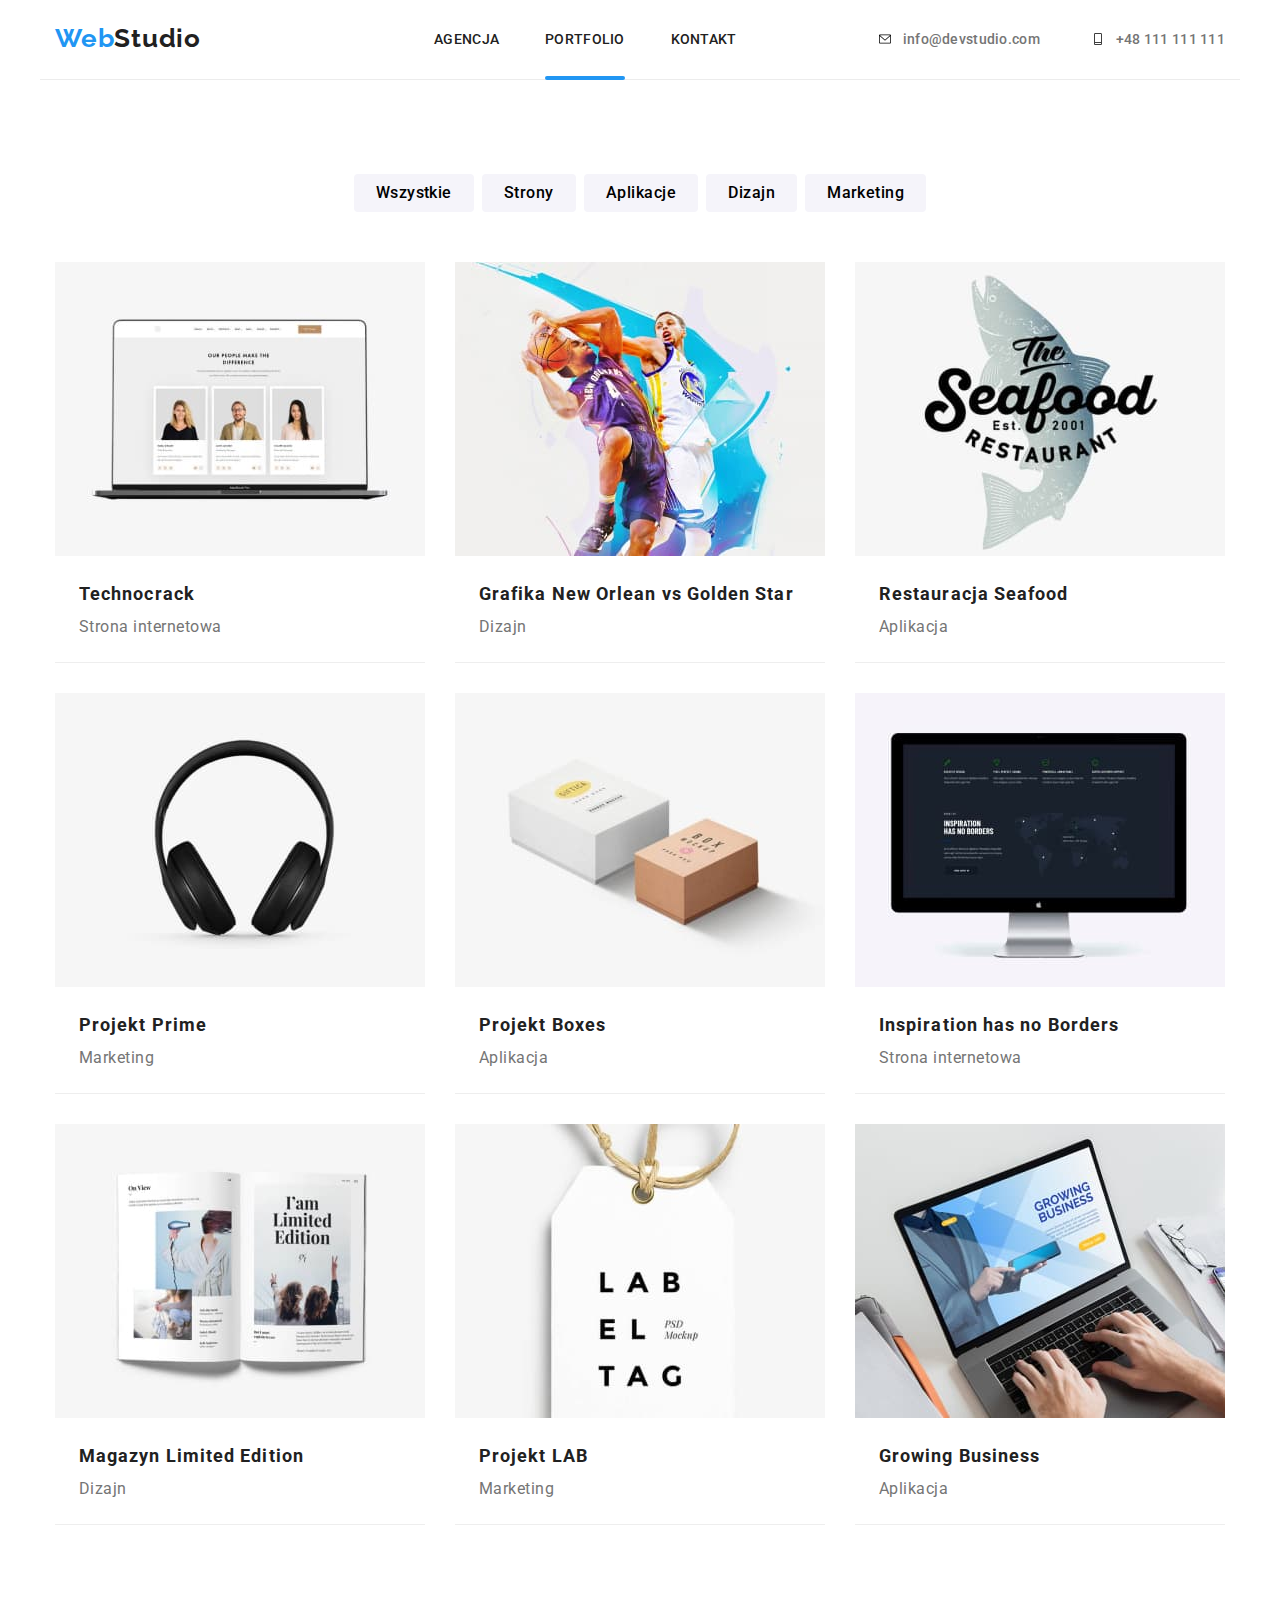
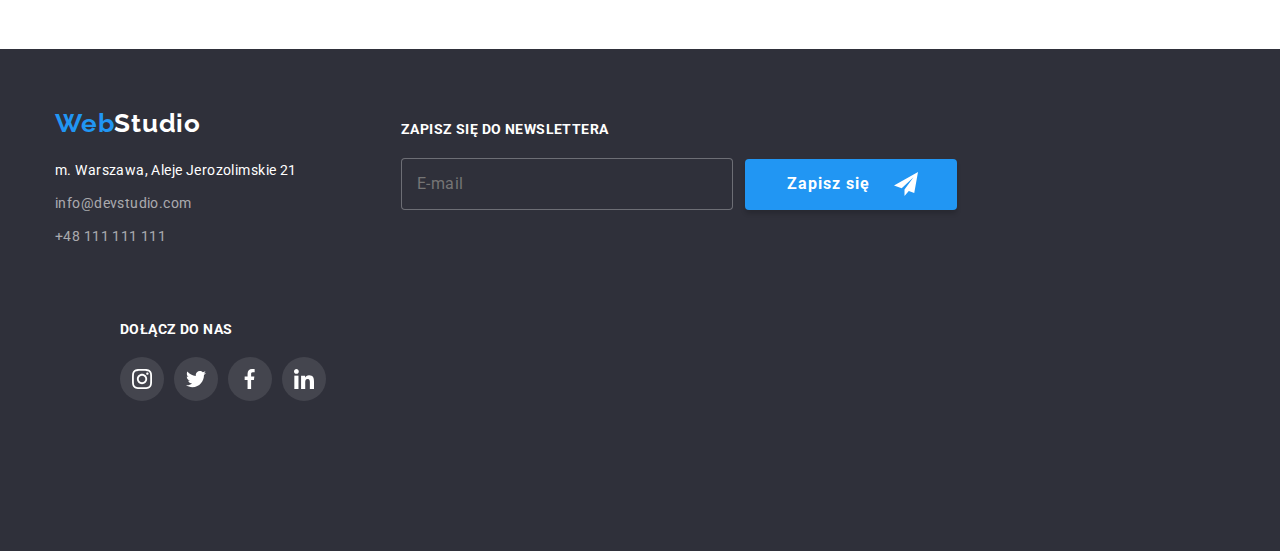
==== commit c33092d2: "portfolio foto" ====
--- a/portfolio.html
+++ b/portfolio.html
@@ -256,41 +256,43 @@
     <section class="bottom container ">
       <section class="bottom__box">
         <!-- <section class="container bottom__box"> -->
-        <div class="bottom__left">
-          <a class="logo logo--bottom" href="#"> <span class="logo--web">Web</span>Studio </a>
-          <address id="kontakt" class="adress-bottom">
-            <p class=adress__item>
-              <a class="address__bottom" href="https://goo.gl/maps/KirbmJ58dicckaQu6">m. Warszawa, Aleje Jerozolimskie
-                21</a>
-            </p>
-            <p class="adress__item">
-              <a class="address__bottom address__bottom--grey" href="mailto:info@devstudio.com">info@devstudio.com</a>
-            </p>
-            <p class="adress__item ">
-              <a class="address__bottom address__bottom--grey" href="tel:+48111111111">+48 111 111 111</a>
-            </p>
-          </address>
-        </div>
-        <div class="bottom__center">
-          <p class="bottom__join">dołącz do nas</p>
-          <ul class="social">
-            <li class=list><a class="social__link social__link--bottom" href="#">
-                <svg class="social-icon" width="20" height="20">
-                  <use href="./images/icons.svg#icon-instagram"></use>
-                </svg></a></li>
-            <li class=list><a class="social__link social__link--bottom" href="#">
-                <svg class="social-icon" width="20" height="20">
-                  <use href="./images/icons.svg#icon-twitter"></use>
-                </svg></a></li>
-            <li class=list><a class="social__link social__link--bottom" href="#">
-                <svg class="social-icon" width="20" height="20">
-                  <use href="./images/icons.svg#icon-facebook"></use>
-                </svg></a></li>
-            <li class=list><a class="social__link social__link--bottom" href="#">
-                <svg class="social-icon" width="20" height="20">
-                  <use href="./images/icons.svg#icon-linkedin"></use>
-                </svg></a></li>
-          </ul>
+        <div class="bottom__tablet">
+          <div class="bottom__left">
+            <a class="logo logo--bottom" href="#"> <span class="logo--web">Web</span>Studio </a>
+            <address id="kontakt" class="adress-bottom">
+              <p class=adress__item>
+                <a class="address__bottom" href="https://goo.gl/maps/KirbmJ58dicckaQu6">m. Warszawa, Aleje Jerozolimskie
+                  21</a>
+              </p>
+              <p class="adress__item">
+                <a class="address__bottom address__bottom--grey" href="mailto:info@devstudio.com">info@devstudio.com</a>
+              </p>
+              <p class="adress__item ">
+                <a class="address__bottom address__bottom--grey" href="tel:+48111111111">+48 111 111 111</a>
+              </p>
+            </address>
+          </div>
+          <div class="bottom__center">
+            <p class="bottom__join">dołącz do nas</p>
+            <ul class="social">
+              <li class=list><a class="social__link social__link--bottom" href="#">
+                  <svg class="social-icon" width="20" height="20">
+                    <use href="./images/icons.svg#icon-instagram"></use>
+                  </svg></a></li>
+              <li class=list><a class="social__link social__link--bottom" href="#">
+                  <svg class="social-icon" width="20" height="20">
+                    <use href="./images/icons.svg#icon-twitter"></use>
+                  </svg></a></li>
+              <li class=list><a class="social__link social__link--bottom" href="#">
+                  <svg class="social-icon" width="20" height="20">
+                    <use href="./images/icons.svg#icon-facebook"></use>
+                  </svg></a></li>
+              <li class=list><a class="social__link social__link--bottom" href="#">
+                  <svg class="social-icon" width="20" height="20">
+                    <use href="./images/icons.svg#icon-linkedin"></use>
+                  </svg></a></li>
+            </ul>
+          </div>
         </div>
         <div class="bottom__right">
           <form class="newsletter" name="newsletter-form">
--- a/css/main.min.css
+++ b/css/main.min.css
@@ -1,2 +1,2 @@
-:root{--main-color-bla: #212121;--secondary-color-blu: #2196f3;--third-color-whi: #ffffff;--four-color-gre: #757575;--fifth-color-dgrey: #2F303A;--main-font: 'Roboto', sans-serif;--secondary-font: 'Raleway', sans-serif}body{font-family:var(--main-font);color:var(--main-color-bla);max-width:1600px}h1,h2,h3,h4,h5,h6{margin:0}ul,ol{padding:0;margin:0}p{margin:0;padding:0}img{display:block}.list{list-style:none}.link{text-decoration:none}@media screen and (min-width: 1200px){body{margin:0 auto}}.container{max-width:100%;padding:0 15px}.section{padding-top:94px;padding-bottom:94px}.headline{font-weight:700;font-size:36px;line-height:1.667;text-align:center;letter-spacing:0.03em;padding:10px;margin-bottom:50px}.tophead{padding-top:24px;padding-bottom:25px;border-bottom:1px solid #ececec;display:flex;flex-direction:row;justify-content:space-between;align-items:center}@media screen and (min-width: 1200px){.container{max-width:1200px;margin:0 auto}}.logo{color:var(--main-color-bla);padding-right:93px;font-family:var(--secondary-font);font-weight:700;font-size:26px;letter-spacing:0.03em;text-decoration:none;text-align:center}.logo--web{color:var(--secondary-color-blu)}.logo--bottom{color:var(--third-color-whi);padding:60px 0 20px}@media screen and (min-width: 768px) and (max-width: 1199px){.logo{padding-right:83px}}@media screen and (min-width: 1200px){.logo{text-align:left}}.bottom{background:var(--fifth-color-dgrey);padding-bottom:60px}.bottom__box{display:flex;flex-direction:column}.bottom__left{display:flex;flex-direction:column}.bottom__center{display:flex;flex-direction:column}.bottom__join{font-weight:700;font-size:14px;line-height:16px;letter-spacing:0.03em;text-transform:uppercase;color:#ffffff;margin-bottom:20px;text-align:center;margin-top:60px}@media screen and (min-width: 1200px){.bottom__box{flex-direction:row}.bottom__center{margin-left:65px}.bottom__right{margin-left:65px}.bottom__join{margin-top:72px;text-align:left}}.navigation{display:none}.navigation__mobile{display:flex;flex-direction:column}.navigation__list{display:flex;align-items:center}.navigation__list--mobile{display:flex;flex-direction:column}.navigation__item{position:relative}.navigation__item:not(:last-child){margin-right:46px}.navigation__link{color:var(--main-color-bla);font-weight:500;font-size:14px;line-height:1.143;letter-spacing:0.02em;text-decoration:none;transition:color 250ms cubic-bezier(0.4, 0, 0.2, 1)}.navigation__link:hover,.navigation__link:focus{color:var(--secondary-color-blu)}.navigation__link--mobile{text-decoration:none;color:var(--main-color-bla);font-family:'Roboto';font-weight:500;font-size:40px;line-height:1.175;letter-spacing:0.02em}.navigation__underline::after{position:absolute;content:'';width:100%;height:4px;background-color:#2196f3;bottom:-32px;left:0;border-radius:2px}.navigation__item--mobile{margin-bottom:36px}@media screen and (min-width: 768px){.navigation{display:flex}.mobile-menu__button{display:none}}.address__top{display:none;font-weight:500;font-size:14px;font-style:normal;line-height:1.143;letter-spacing:0.02em;color:var(--four-color-gre);text-decoration:none;align-items:center;transition-property:color, fill;transition-duration:250ms;transition-timing-function:cubic-bezier(0.4, 0, 0.2, 1)}.address__top:hover,.address__top:focus{color:var(--secondary-color-blu);fill:var(--secondary-color-blu)}.address__top--mail{margin-right:50px;margin-left:auto}.address__top--list{display:flex;flex-direction:row}.adress__icon{margin-right:10px}.address__bottom{font-size:14px;font-style:normal;line-height:171%;letter-spacing:0.03em;color:var(--third-color-whi);text-decoration:none;transition:color 250ms cubic-bezier(0.4, 0, 0.2, 1)}.address__bottom:hover,.address__bottom:focus{color:var(--secondary-color-blu)}.address__bottom--grey{color:rgba(255,255,255,0.6)}.adress__item{text-align:center}.adress__item:not(:first-of-type){margin-top:9px}.adress__item--mobile-tel{font-weight:500;font-size:28px;letter-spacing:0.02em}.adress__item--mobile-mail{font-weight:500;font-size:24px;letter-spacing:0.02em;margin-top:32px}.adress__mobile--blue{color:var(--secondary-color-blu)}.adress__mobile--grey{color:var(--four-color-gre)}@media screen and (min-width: 768px){.address__top{display:flex}}@media screen and (min-width: 768px) and (max-width: 1200px){.address__top--list{flex-direction:column}}@media screen and (min-width: 1200px){.address__top--list{flex-direction:row}}@media screen and (min-width: 768px) and (max-width: 1200px){.address__top--mail{margin-right:15px;margin-bottom:10px}}@media screen and (min-width: 1200px){.adress__item{text-align:left}}.order{align-items:center;background-repeat:no-repeat;background-size:cover;max-width:100vw}.order__button{background:var(--secondary-color-blu);box-shadow:0px 4px 4px rgba(0,0,0,0.15);border-radius:4px;font-style:normal;font-weight:700;font-size:16px;line-height:1.875;letter-spacing:0.06em;color:var(--third-color-whi);cursor:pointer;margin-top:30px;padding:10px 41px}.order__effect{display:flex;flex-direction:column;align-items:center;padding:200px 0;background-repeat:no-repeat;background-size:cover;background-image:linear-gradient(rgba(47,48,58,0.4), rgba(47,48,58,0.4)),url("../images/background/order-mobile.jpg")}.order__title{font-weight:900;font-size:26px;line-height:1.36;text-align:center;letter-spacing:0.06em;text-transform:uppercase;color:var(--third-color-whi)}@media (min-device-pixel-ratio: 2), (min-resolution: 192dpi), (min-resolution: 2dppx){.order__effect{background-image:linear-gradient(rgba(47,48,58,0.4), rgba(47,48,58,0.4)),url("../images/background/order-mobile@2x.jpg")}}@media screen and (min-width: 768px) and (max-width: 1199px){.order__effect{background-image:linear-gradient(rgba(47,48,58,0.4), rgba(47,48,58,0.4)),url("../images/background/order-tablet.jpg")}}@media screen and (min-width: 768px) and (max-width: 1199px) and (min-device-pixel-ratio: 2), screen and (min-width: 768px) and (max-width: 1199px) and (-webkit-min-device-pixel-ratio: 2), screen and (min-width: 768px) and (max-width: 1199px) and (min-resolution: 192dpi), screen and (min-width: 768px) and (max-width: 1199px) and (min-resolution: 2dppx){.order__effect{background-image:linear-gradient(rgba(47,48,58,0.4), rgba(47,48,58,0.4)),url("../images/background/order-tablet@2x.jpg")}}@media screen and (min-width: 1200px){.order{background-image:linear-gradient(rgba(47,48,58,0.4), rgba(47,48,58,0.4)),url("../images/background/order-desktop.jpg")}}@media screen and (min-width: 1200px) and (min-device-pixel-ratio: 2), screen and (min-width: 1200px) and (-webkit-min-device-pixel-ratio: 2), screen and (min-width: 1200px) and (min-resolution: 192dpi), screen and (min-width: 1200px) and (min-resolution: 2dppx){.order{background-image:linear-gradient(rgba(47,48,58,0.4), rgba(47,48,58,0.4)),url("../images/background/order-desktop@2x.jpg")}}@media screen and (min-width: 1200px){.order__effect{background-image:none}}@media screen and (min-width: 1200px) and (min-device-pixel-ratio: 2), screen and (min-width: 1200px) and (-webkit-min-device-pixel-ratio: 2), screen and (min-width: 1200px) and (min-resolution: 192dpi), screen and (min-width: 1200px) and (min-resolution: 2dppx){.order__effect{background-image:none}}@media screen and (min-width: 1200px){.order__title{font-size:44px}}.about{display:none;flex-direction:column}.about__list{display:flex;flex-direction:row;justify-content:center}.about__item{position:relative}.about__item:not(:last-child){margin-right:30px}.about__description{position:absolute;display:flex;justify-content:center;bottom:0;font-weight:700;font-size:14px;line-height:16px;letter-spacing:0.03em;text-transform:uppercase;color:var(--third-color-whi);background-color:rgba(47,48,58,0.8);width:100%;padding:27px 0}@media screen and (min-width: 1200px){.about{display:flex}}.lorem{padding-bottom:0px}.lorem__list{display:flex;flex-direction:column;align-items:center}.lorem__box{background:#f5f4fa;border-radius:4px;margin-bottom:30px;display:flex;align-items:center;justify-content:center;padding-top:25px;padding-bottom:25px}.lorem__title{font-weight:700;font-size:14px;line-height:1.143;letter-spacing:0.03em;text-transform:uppercase;text-align:center}.lorem__text{font-size:14px;line-height:1.71;letter-spacing:0.03em;color:var(--four-color-gre)}@media screen and (min-width: 768px){.lorem__list{display:flex;flex-direction:row;justify-content:center;align-items:center}}@media screen and (min-width: 1200px){.lorem__item:not(:last-child){margin-right:30px}}.team{background-color:#f5f4fa}.team__list{display:flex;flex-direction:column;align-items:center}.team__person{background-color:var(--third-color-whi);box-shadow:0px 1px 3px rgba(0,0,0,0.12),0px 1px 1px rgba(0,0,0,0.14),0px 2px 1px rgba(0,0,0,0.2);border-radius:0px 0px 4px 4px}.team__person:not(:last-child){margin-right:30px}.team__name{font-weight:500;font-size:16px;line-height:118%;letter-spacing:0.03em;text-align:center;margin-top:30px;margin-bottom:10px}.team__job{font-size:16px;line-height:118%;letter-spacing:0.03em;color:var(--four-color-gre);text-align:center;margin-bottom:16px}@media screen and (min-width: 1200px){.team__list{flex-direction:row;justify-content:center}.team__person:not(:last-child){margin-right:30px}}.social{display:flex;flex-direction:row;justify-content:center}.social__link{display:flex;width:44px;height:44px;background-color:var(--third-color-whi);border-radius:50%;justify-content:center;align-items:center;margin-bottom:30px;margin-right:10px;fill:#afb1b8;transition-property:background-color, fill;transition-duration:250ms;transition-timing-function:cubic-bezier(0.4, 0, 0.2, 1)}.social__link:hover,.social__link:focus{background-color:var(--secondary-color-blu);fill:var(--third-color-whi)}.social__link--bottom{background-color:rgba(255,255,255,0.1);fill:var(--third-color-whi);transition:background-color 250ms cubic-bezier(0.4, 0, 0.2, 1)}.client{display:flex;align-items:center;justify-content:center}.client__list{display:flex;flex-direction:row;flex-wrap:wrap;justify-content:center;gap:30px}.client__link{display:flex;width:170px;height:92px;border:1px solid #afb1b8;box-sizing:border-box;border-radius:4px;justify-content:center;align-items:center;fill:#afb1b8;transition-property:border, fill;transition-duration:250ms;transition-timing-function:cubic-bezier(0.4, 0, 0.2, 1)}.client__link:hover,.client__link:focus{fill:var(--secondary-color-blu);border:1px solid var(--secondary-color-blu)}@media screen and (min-width: 1200px){.client__list{gap:unset;flex-wrap:nowrap}.client__item:not(:last-child){margin-right:30px}}.newsletter{display:flex;align-items:center;flex-direction:column;text-align:center}.newsletter__join{font-weight:700;font-size:14px;letter-spacing:0.03em;text-transform:uppercase;color:#ffffff;display:flex;flex-direction:column;margin-top:60px;width:100%}.newsletter__lbl{padding:15px 16px;border:1px solid rgba(255,255,255,0.3);box-sizing:border-box;border-radius:4px;background-color:var(--fifth-color-dgrey);color:var(--four-color-gre);font-size:16px;line-height:125%;letter-spacing:0.03em;margin-top:20px;outline:none;padding-left:15px}.newsletter__lbl:not(:placeholder-shown){color:var(--third-color-whi);font-size:16px;line-height:125%;letter-spacing:0.03em;padding:15px}.newsletter__button{margin-left:12px;font-weight:700;font-size:16px;line-height:188%;display:flex;align-items:center;text-align:center;letter-spacing:0.06em;color:#ffffff;background-color:var(--secondary-color-blu);padding:10px 28px 10px 42px;border:none;box-shadow:0px 4px 4px rgba(0,0,0,0.15);border-radius:4px;cursor:pointer;margin-top:30px}.newsletter__icon{margin-left:24px}@media screen and (min-width: 1200px){.newsletter{flex-direction:row;align-items:flex-end;text-align:left}.newsletter__join{margin-top:72px}.newsletter__button{width:308px}}.menu{display:flex;flex-direction:row;justify-content:center}.menu__button{font-style:normal;font-weight:500;font-size:16px;line-height:162%;text-align:center;letter-spacing:0.03em;background:#f5f4fa;border-radius:4px;cursor:pointer;padding:6px 22px;margin-bottom:50px;border-style:none;transition-property:background, color, box-shadow;transition-duration:250ms;transition-timing-function:cubic-bezier(0.4, 0, 0.2, 1)}.menu__button:hover,.menu__button:focus{background:var(--secondary-color-blu);color:var(--third-color-whi);box-shadow:0px 3px 1px rgba(0,0,0,0.1),0px 1px 2px rgba(0,0,0,0.08),0px 2px 2px rgba(0,0,0,0.12)}.menu__item:not(:last-child){margin-right:8px}.portfolio{display:flex;flex-direction:row;justify-content:center;flex-wrap:wrap}.portfolio__item{border-bottom:1px solid #eeeeee;margin-bottom:30px;transition:box-shadow 250ms cubic-bezier(0.4, 0, 0.2, 1)}.portfolio__item:hover,.portfolio__item:focus{box-shadow:0px 1px 1px rgba(0,0,0,0.12),0px 4px 4px rgba(0,0,0,0.06),1px 4px 6px rgba(0,0,0,0.16)}.portfolio__item:not(:nth-child(3n)){margin-right:30px}.portfolio__img-box{position:relative;overflow:hidden}.portfolio__img-box:hover .portfolio__hidden-text{transform:translateY(0%)}.portfolio__hidden-text{display:flex;position:absolute;top:0;left:0;width:100%;height:100%;background-color:var(--secondary-color-blu);font-size:18px;line-height:156%;letter-spacing:0.03em;color:var(--third-color-whi);text-align:left;align-items:center;padding-left:24px;padding-right:45px;transform:translateY(100%);transition:transform 250ms cubic-bezier(0.4, 0, 0.2, 1)}.portfolio__name{font-weight:700;font-size:18px;line-height:2;letter-spacing:0.06em;padding-left:24px;padding-top:20px;color:var(--main-color-bla)}.portfolio__type{font-size:16px;line-height:1.888;letter-spacing:0.03em;padding-left:24px;padding-bottom:20px;color:var(--four-color-gre)}.backdrop{position:fixed;left:0;top:0;width:100%;height:100%;opacity:100%;background-color:rgba(0,0,0,0.2);transition:opacity 250ms cubic-bezier(0.075, 0.82, 0.165, 1)}.modal{position:absolute;top:50%;left:50%;transform:translate(-50%, -50%);min-height:581px;border-radius:4px;background-color:var(--third-color-whi);transition:transform 250ms cubic-bezier(0.075, 0.82, 0.165, 1)}.is-hidden{opacity:0;pointer-events:none}.backdrop.is-hidden .modal{position:absolute;top:50%;left:50%;transform:translateY(100%)}.close-btn{position:absolute;top:8px;right:8px;width:30px;height:30px;border-style:none;background-color:var(--third-color-whi);cursor:pointer}.close-btn__img{position:absolute;top:0px;right:0px}.contact-form{display:flex;flex-direction:column;padding:40px;text-align:left}.contact-form__leave{text-align:center;font-weight:700;font-size:20px;line-height:115%;text-align:center;letter-spacing:0.03em;color:#212121}.contact-form__label-input{display:flex;flex-direction:column;font-size:12px;line-height:1.16;letter-spacing:0.01em;color:var(--four-color-gre);width:100%;margin-top:10px}.contact-form__inside-text{font-size:16px;width:100%;padding:12px 0px 12px 42px;border-style:none;border:1px solid rgba(33,33,33,0.2);border-radius:4px;outline:none;transition:border-color 250ms cubic-bezier(0.4, 0, 0.2, 1)}.contact-form__inside-text:focus,.contact-form__inside-textarea:focus{border:1px solid var(--secondary-color-blu)}.contact-form__inside-textarea{letter-spacing:0.01em;color:var(--four-color-gre);padding:12px 16px;resize:none;width:100%;border:1px solid rgba(33,33,33,0.2);border-radius:4px;outline:none;transition:border-color 250ms cubic-bezier(0.4, 0, 0.2, 1)}.contact-form__inside-textarea::placeholder{color:rgba(117,117,117,0.5)}.contact-form__label-icon{position:absolute;top:auto;left:0;color:currentColor;margin:0 12px;fill:var(--main-color-bla);transition:fill 250ms cubic-bezier(0.4, 0, 0.2, 1)}.contact-form__label-box{display:flex;position:relative;flex-direction:row;align-items:center;justify-content:center;margin-top:4px}.contact-form__label-box:focus-within .contact-form__label-icon{fill:var(--secondary-color-blu)}.contact-form__button{font-weight:700;font-size:16px;line-height:188%;letter-spacing:0.06em;color:#ffffff;padding:10px 76px;background:var(--secondary-color-blu);box-shadow:0px 4px 4px rgba(0,0,0,0.15);border-radius:4px;border-style:none;cursor:pointer}.checkbox{opacity:0;position:absolute}.checkbox__statement{display:flex;position:relative;margin-top:20px;margin-bottom:30px;padding-left:37px;cursor:pointer;font-size:14px;line-height:171%;color:var(--four-color-gre)}.checkbox__statement::before{content:'';width:16px;height:16px;border:1px solid black;position:absolute;text-align:right;left:14px;bottom:4px;background-color:var(--third-color-whi);border-radius:2px}.checkbox:checked+.checkbox__statement::before{border:0.01px solid var(--secondary-color-blu);background-color:var(--secondary-color-blu);background-image:url(../images/check.svg);background-repeat:no-repeat;background-position:center;transition-property:border, background-color;transition-duration:250ms;transition-timing-function:cubic-bezier(0.4, 0, 0.2, 1)}.checkbox__policy{color:var(--secondary-color-blu)}.mobile-menu{display:flex;flex-direction:column;position:fixed;z-index:100;left:0;top:0;width:100vw;height:100vh;background-color:var(--third-color-whi);padding:48px 40px;opacity:1;visibility:visible;pointer-events:auto}.mobile-menu--inside{display:flex;flex-direction:column;justify-content:space-between;height:100vh}.is-open{opacity:0;visibility:hidden;pointer-events:none}.mobile-menu__button{background-color:transparent;border-style:none}.mobile-menu__icon{fill:var(--main-color-bla)}.mobile-menu__button:hover .mobile-menu__icon{fill:var(--secondary-color-blu)}.mobile-menu__button:focus .mobile-menu__icon{fill:var(--secondary-color-blu)}.mobile-close__icon{position:absolute;top:25px;right:25px;width:30px;height:30px;border-style:none;background-color:var(--third-color-whi);cursor:pointer}.mobile-menu__list{display:flex;flex-direction:row}.mobile-menu__item:not(:last-child){margin-right:10px;padding-right:10px;border-right:1px solid #21212133}.mobile-menu__link{font-style:normal;font-weight:500;font-size:18px;color:var(--secondary-color-blu)}@media screen and (min-width: 768px){.mobile-menu__button{display:none}}
+:root{--main-color-bla: #212121;--secondary-color-blu: #2196f3;--third-color-whi: #ffffff;--four-color-gre: #757575;--fifth-color-dgrey: #2F303A;--main-font: 'Roboto', sans-serif;--secondary-font: 'Raleway', sans-serif}body{font-family:var(--main-font);color:var(--main-color-bla);max-width:1600px}h1,h2,h3,h4,h5,h6{margin:0}ul,ol{padding:0;margin:0}p{margin:0;padding:0}img{display:block}.list{list-style:none}.link{text-decoration:none}@media screen and (min-width: 1200px){body{margin:0 auto}}.container{max-width:100%;padding:0 15px}.section{padding-top:94px;padding-bottom:94px}.headline{font-weight:700;font-size:36px;line-height:1.667;text-align:center;letter-spacing:0.03em;padding:10px;margin-bottom:50px}.tophead{padding-top:24px;padding-bottom:25px;border-bottom:1px solid #ececec;display:flex;flex-direction:row;justify-content:space-between;align-items:center}@media screen and (min-width: 1200px){.container{max-width:1200px;margin:0 auto}}.logo{color:var(--main-color-bla);padding-right:93px;font-family:var(--secondary-font);font-weight:700;font-size:26px;letter-spacing:0.03em;text-decoration:none;text-align:center}.logo--web{color:var(--secondary-color-blu)}.logo--bottom{color:var(--third-color-whi);padding:60px 0 20px}@media screen and (min-width: 768px) and (max-width: 1199px){.logo{padding-right:83px}.logo.logo--bottom{padding-right:0px}}@media screen and (min-width: 1200px){.logo{text-align:left}}.bottom{background:var(--fifth-color-dgrey);padding-bottom:60px}.bottom__box{display:flex;flex-direction:column}.bottom__left{display:flex;flex-direction:column}.bottom__center{display:flex;flex-direction:column}.bottom__join{font-weight:700;font-size:14px;line-height:16px;letter-spacing:0.03em;text-transform:uppercase;color:#ffffff;margin-bottom:20px;text-align:center;margin-top:60px}@media screen and (min-width: 1200px){.bottom__box{flex-direction:row}.bottom__center{margin-left:65px}.bottom__right{margin-left:65px}.bottom__join{margin-top:72px;text-align:left}}@media screen and (min-width: 768px) and (max-width: 1199px){.bottom__tablet{display:flex;flex-direction:row;justify-content:space-around}}.navigation{display:none}.navigation__mobile{display:flex;flex-direction:column}.navigation__list{display:flex;align-items:center}.navigation__list--mobile{display:flex;flex-direction:column}.navigation__item{position:relative}.navigation__item:not(:last-child){margin-right:46px}.navigation__link{color:var(--main-color-bla);font-weight:500;font-size:14px;line-height:1.143;letter-spacing:0.02em;text-decoration:none;transition:color 250ms cubic-bezier(0.4, 0, 0.2, 1)}.navigation__link:hover,.navigation__link:focus{color:var(--secondary-color-blu)}.navigation__link--mobile{text-decoration:none;color:var(--main-color-bla);font-family:'Roboto';font-weight:500;font-size:40px;line-height:1.175;letter-spacing:0.02em}.navigation__underline::after{position:absolute;content:'';width:100%;height:4px;background-color:#2196f3;bottom:-32px;left:0;border-radius:2px}.navigation__item--mobile{margin-bottom:36px}@media screen and (min-width: 768px){.navigation{display:flex}.mobile-menu__button{display:none}}.address__top{display:none;font-weight:500;font-size:14px;font-style:normal;line-height:1.143;letter-spacing:0.02em;color:var(--four-color-gre);text-decoration:none;align-items:center;transition-property:color, fill;transition-duration:250ms;transition-timing-function:cubic-bezier(0.4, 0, 0.2, 1)}.address__top:hover,.address__top:focus{color:var(--secondary-color-blu);fill:var(--secondary-color-blu)}.address__top--mail{margin-right:50px;margin-left:auto}.address__top--list{display:flex;flex-direction:row}.adress__icon{margin-right:10px}.address__bottom{font-size:14px;font-style:normal;line-height:171%;letter-spacing:0.03em;color:var(--third-color-whi);text-decoration:none;transition:color 250ms cubic-bezier(0.4, 0, 0.2, 1)}.address__bottom:hover,.address__bottom:focus{color:var(--secondary-color-blu)}.address__bottom--grey{color:rgba(255,255,255,0.6)}.adress__item{text-align:center}.adress__item:not(:first-of-type){margin-top:9px}.adress__item--mobile-tel{font-weight:500;font-size:28px;letter-spacing:0.02em}.adress__item--mobile-mail{font-weight:500;font-size:24px;letter-spacing:0.02em;margin-top:32px}.adress__mobile--blue{color:var(--secondary-color-blu)}.adress__mobile--grey{color:var(--four-color-gre)}@media screen and (min-width: 768px){.address__top{display:flex}}@media screen and (min-width: 768px) and (max-width: 1200px){.address__top--list{flex-direction:column}}@media screen and (min-width: 1200px){.address__top--list{flex-direction:row}}@media screen and (min-width: 768px) and (max-width: 1200px){.address__top--mail{margin-right:15px;margin-bottom:10px}}@media screen and (min-width: 1200px){.adress__item{text-align:left}}.order{align-items:center;background-repeat:no-repeat;background-size:cover;max-width:100vw}.order__button{background:var(--secondary-color-blu);box-shadow:0px 4px 4px rgba(0,0,0,0.15);border-radius:4px;font-style:normal;font-weight:700;font-size:16px;line-height:1.875;letter-spacing:0.06em;color:var(--third-color-whi);cursor:pointer;margin-top:30px;padding:10px 41px}.order__effect{display:flex;flex-direction:column;align-items:center;padding:200px 0;background-repeat:no-repeat;background-size:cover;background-image:linear-gradient(rgba(47,48,58,0.4), rgba(47,48,58,0.4)),url("../images/background/order-mobile.jpg")}.order__title{font-weight:900;font-size:26px;line-height:1.36;text-align:center;letter-spacing:0.06em;text-transform:uppercase;color:var(--third-color-whi)}@media (min-device-pixel-ratio: 2), (min-resolution: 192dpi), (min-resolution: 2dppx){.order__effect{background-image:linear-gradient(rgba(47,48,58,0.4), rgba(47,48,58,0.4)),url("../images/background/order-mobile@2x.jpg")}}@media screen and (min-width: 768px) and (max-width: 1199px){.order__effect{background-image:linear-gradient(rgba(47,48,58,0.4), rgba(47,48,58,0.4)),url("../images/background/order-tablet.jpg")}}@media screen and (min-width: 768px) and (max-width: 1199px) and (min-device-pixel-ratio: 2), screen and (min-width: 768px) and (max-width: 1199px) and (-webkit-min-device-pixel-ratio: 2), screen and (min-width: 768px) and (max-width: 1199px) and (min-resolution: 192dpi), screen and (min-width: 768px) and (max-width: 1199px) and (min-resolution: 2dppx){.order__effect{background-image:linear-gradient(rgba(47,48,58,0.4), rgba(47,48,58,0.4)),url("../images/background/order-tablet@2x.jpg")}}@media screen and (min-width: 1200px){.order{background-image:linear-gradient(rgba(47,48,58,0.4), rgba(47,48,58,0.4)),url("../images/background/order-desktop.jpg")}}@media screen and (min-width: 1200px) and (min-device-pixel-ratio: 2), screen and (min-width: 1200px) and (-webkit-min-device-pixel-ratio: 2), screen and (min-width: 1200px) and (min-resolution: 192dpi), screen and (min-width: 1200px) and (min-resolution: 2dppx){.order{background-image:linear-gradient(rgba(47,48,58,0.4), rgba(47,48,58,0.4)),url("../images/background/order-desktop@2x.jpg")}}@media screen and (min-width: 1200px){.order__effect{background-image:none}}@media screen and (min-width: 1200px) and (min-device-pixel-ratio: 2), screen and (min-width: 1200px) and (-webkit-min-device-pixel-ratio: 2), screen and (min-width: 1200px) and (min-resolution: 192dpi), screen and (min-width: 1200px) and (min-resolution: 2dppx){.order__effect{background-image:none}}@media screen and (min-width: 1200px){.order__title{font-size:44px}}.about{display:none;flex-direction:column}.about__list{display:flex;flex-direction:row;justify-content:center}.about__item{position:relative}.about__item:not(:last-child){margin-right:30px}.about__description{position:absolute;display:flex;justify-content:center;bottom:0;font-weight:700;font-size:14px;line-height:16px;letter-spacing:0.03em;text-transform:uppercase;color:var(--third-color-whi);background-color:rgba(47,48,58,0.8);width:100%;padding:27px 0}@media screen and (min-width: 1200px){.about{display:flex}}.lorem{padding-bottom:0px}.lorem__list{display:flex;flex-direction:column;align-items:center}.lorem__box{background:#f5f4fa;border-radius:4px;margin-bottom:30px;display:flex;align-items:center;justify-content:center;padding-top:25px;padding-bottom:25px}.lorem__title{font-weight:700;font-size:14px;line-height:1.143;letter-spacing:0.03em;text-transform:uppercase;text-align:center}.lorem__text{font-size:14px;line-height:1.71;letter-spacing:0.03em;color:var(--four-color-gre)}.lorem__item{flex-basis:calc(100% / 2 - 30px)}@media screen and (min-width: 768px) and (max-width: 1199px){.lorem__list{display:flex;flex-wrap:wrap;flex-direction:row}.lorem__item{flex-basis:calc(100% / 2)}.lorem__item{margin-bottom:30px}.lorem__item:nth-child(2n+1){padding-right:15px}.lorem__item:nth-child(2n){padding-left:15px}}@media screen and (min-width: 1200px){.lorem__item:not(:last-child){margin-right:30px}}.team{background-color:#f5f4fa}.team__list{display:flex;flex-direction:column;align-items:center}.team__person{background-color:var(--third-color-whi);box-shadow:0px 1px 3px rgba(0,0,0,0.12),0px 1px 1px rgba(0,0,0,0.14),0px 2px 1px rgba(0,0,0,0.2);border-radius:0px 0px 4px 4px;margin-bottom:30px}.team__name{font-weight:500;font-size:16px;line-height:118%;letter-spacing:0.03em;text-align:center;margin-top:30px;margin-bottom:10px}.team__job{font-size:16px;line-height:118%;letter-spacing:0.03em;color:var(--four-color-gre);text-align:center;margin-bottom:16px}@media screen and (min-width: 768px) and (max-width: 1199px){.team__list{flex-direction:row;flex-wrap:wrap;gap:30px}}@media screen and (min-width: 768px) and (max-width: 1199px) and (min-width: 1200px){.team__list{flex-direction:row;justify-content:center}.team__person:not(:last-child){margin-right:30px}}.social{display:flex;flex-direction:row;justify-content:center}.social__link{display:flex;width:44px;height:44px;background-color:var(--third-color-whi);border-radius:50%;justify-content:center;align-items:center;margin-bottom:30px;margin-right:10px;fill:#afb1b8;transition-property:background-color, fill;transition-duration:250ms;transition-timing-function:cubic-bezier(0.4, 0, 0.2, 1)}.social__link:hover,.social__link:focus{background-color:var(--secondary-color-blu);fill:var(--third-color-whi)}.social__link--bottom{background-color:rgba(255,255,255,0.1);fill:var(--third-color-whi);transition:background-color 250ms cubic-bezier(0.4, 0, 0.2, 1)}.client{display:flex;align-items:center;justify-content:center}.client__list{display:flex;flex-direction:row;flex-wrap:wrap;justify-content:center;gap:30px}.client__link{display:flex;width:170px;height:92px;border:1px solid #afb1b8;box-sizing:border-box;border-radius:4px;justify-content:center;align-items:center;fill:#afb1b8;transition-property:border, fill;transition-duration:250ms;transition-timing-function:cubic-bezier(0.4, 0, 0.2, 1)}.client__link:hover,.client__link:focus{fill:var(--secondary-color-blu);border:1px solid var(--secondary-color-blu)}@media screen and (min-width: 1200px){.client__list{gap:unset;flex-wrap:nowrap}.client__item:not(:last-child){margin-right:30px}}@media screen and (min-width: 768px) and (max-width: 1199px){.client__list{justify-content:space-between}.client__link{width:226px;height:92px}}.newsletter{display:flex;align-items:center;flex-direction:column;text-align:center}.newsletter__join{font-weight:700;font-size:14px;letter-spacing:0.03em;text-transform:uppercase;color:#ffffff;display:flex;flex-direction:column;margin-top:60px;width:100%}.newsletter__lbl{padding:15px 16px;border:1px solid rgba(255,255,255,0.3);box-sizing:border-box;border-radius:4px;background-color:var(--fifth-color-dgrey);color:var(--four-color-gre);font-size:16px;line-height:125%;letter-spacing:0.03em;margin-top:20px;outline:none;padding-left:15px}.newsletter__lbl:not(:placeholder-shown){color:var(--third-color-whi);font-size:16px;line-height:125%;letter-spacing:0.03em;padding:15px}.newsletter__button{margin-left:12px;font-weight:700;font-size:16px;line-height:188%;display:flex;align-items:center;text-align:center;letter-spacing:0.06em;color:#ffffff;background-color:var(--secondary-color-blu);padding:10px 28px 10px 42px;border:none;box-shadow:0px 4px 4px rgba(0,0,0,0.15);border-radius:4px;cursor:pointer;margin-top:30px}.newsletter__icon{margin-left:24px}@media screen and (min-width: 1200px){.newsletter{flex-direction:row;align-items:flex-end;text-align:left}.newsletter__join{margin-top:72px}.newsletter__button{width:308px}}.menu{display:flex;flex-direction:row;justify-content:center}.menu__button{font-style:normal;font-weight:500;font-size:16px;line-height:162%;text-align:center;letter-spacing:0.03em;background:#f5f4fa;border-radius:4px;cursor:pointer;padding:6px 22px;margin-bottom:50px;border-style:none;transition-property:background, color, box-shadow;transition-duration:250ms;transition-timing-function:cubic-bezier(0.4, 0, 0.2, 1)}.menu__button:hover,.menu__button:focus{background:var(--secondary-color-blu);color:var(--third-color-whi);box-shadow:0px 3px 1px rgba(0,0,0,0.1),0px 1px 2px rgba(0,0,0,0.08),0px 2px 2px rgba(0,0,0,0.12)}.menu__item:not(:last-child){margin-right:8px}.portfolio{display:flex;flex-direction:row;justify-content:center;flex-wrap:wrap}.portfolio__item{border-bottom:1px solid #eeeeee;margin-bottom:30px;transition:box-shadow 250ms cubic-bezier(0.4, 0, 0.2, 1)}.portfolio__item:hover,.portfolio__item:focus{box-shadow:0px 1px 1px rgba(0,0,0,0.12),0px 4px 4px rgba(0,0,0,0.06),1px 4px 6px rgba(0,0,0,0.16)}.portfolio__item:not(:nth-child(3n)){margin-right:30px}.portfolio__img-box{position:relative;overflow:hidden}.portfolio__img-box:hover .portfolio__hidden-text{transform:translateY(0%)}.portfolio__hidden-text{display:flex;position:absolute;top:0;left:0;width:100%;height:100%;background-color:var(--secondary-color-blu);font-size:18px;line-height:156%;letter-spacing:0.03em;color:var(--third-color-whi);text-align:left;align-items:center;padding-left:24px;padding-right:45px;transform:translateY(100%);transition:transform 250ms cubic-bezier(0.4, 0, 0.2, 1)}.portfolio__name{font-weight:700;font-size:18px;line-height:2;letter-spacing:0.06em;padding-left:24px;padding-top:20px;color:var(--main-color-bla)}.portfolio__type{font-size:16px;line-height:1.888;letter-spacing:0.03em;padding-left:24px;padding-bottom:20px;color:var(--four-color-gre)}.backdrop{position:fixed;left:0;top:0;width:100%;height:100%;opacity:100%;background-color:rgba(0,0,0,0.2);transition:opacity 250ms cubic-bezier(0.075, 0.82, 0.165, 1)}.modal{position:absolute;top:50%;left:50%;transform:translate(-50%, -50%);min-height:581px;width:90vw;border-radius:4px;background-color:var(--third-color-whi);transition:transform 250ms cubic-bezier(0.075, 0.82, 0.165, 1)}.is-hidden{opacity:0;pointer-events:none}.backdrop.is-hidden .modal{position:absolute;top:50%;left:50%;transform:translateY(100%)}.close-btn{position:absolute;top:8px;right:8px;width:30px;height:30px;border-style:none;background-color:var(--third-color-whi);cursor:pointer}.close-btn__img{position:absolute;top:0px;right:0px}@media screen and (min-width: 768px) and (max-width: 1199px){.modal{width:450px}}@media screen and (min-width: 1200px){.modal{width:528px}}.contact-form{display:flex;flex-direction:column;padding:40px;text-align:left}.contact-form__leave{text-align:center;font-weight:700;font-size:20px;line-height:115%;text-align:center;letter-spacing:0.03em;color:#212121}.contact-form__label-input{display:flex;flex-direction:column;font-size:12px;line-height:1.16;letter-spacing:0.01em;color:var(--four-color-gre);width:100%;margin-top:10px}.contact-form__inside-text{font-size:16px;width:100%;padding:12px 0px 12px 42px;border-style:none;border:1px solid rgba(33,33,33,0.2);border-radius:4px;outline:none;transition:border-color 250ms cubic-bezier(0.4, 0, 0.2, 1)}.contact-form__inside-text:focus,.contact-form__inside-textarea:focus{border:1px solid var(--secondary-color-blu)}.contact-form__inside-textarea{letter-spacing:0.01em;color:var(--four-color-gre);padding:12px 16px;resize:none;width:100%;border:1px solid rgba(33,33,33,0.2);border-radius:4px;outline:none;transition:border-color 250ms cubic-bezier(0.4, 0, 0.2, 1)}.contact-form__inside-textarea::placeholder{color:rgba(117,117,117,0.5)}.contact-form__label-icon{position:absolute;top:auto;left:0;color:currentColor;margin:0 12px;fill:var(--main-color-bla);transition:fill 250ms cubic-bezier(0.4, 0, 0.2, 1)}.contact-form__label-box{display:flex;position:relative;flex-direction:row;align-items:center;justify-content:center;margin-top:4px}.contact-form__label-box:focus-within .contact-form__label-icon{fill:var(--secondary-color-blu)}.contact-form__button{font-weight:700;font-size:16px;line-height:188%;letter-spacing:0.06em;color:#ffffff;padding:10px 76px;background:var(--secondary-color-blu);box-shadow:0px 4px 4px rgba(0,0,0,0.15);border-radius:4px;border-style:none;cursor:pointer}.checkbox{opacity:0;position:absolute}.checkbox__statement{display:flex;position:relative;margin-top:20px;margin-bottom:30px;padding-left:37px;cursor:pointer;font-size:14px;line-height:171%;color:var(--four-color-gre)}.checkbox__statement::before{content:'';width:16px;height:16px;border:1px solid black;position:absolute;text-align:right;left:14px;bottom:4px;background-color:var(--third-color-whi);border-radius:2px}.checkbox:checked+.checkbox__statement::before{border:0.01px solid var(--secondary-color-blu);background-color:var(--secondary-color-blu);background-image:url(../images/check.svg);background-repeat:no-repeat;background-position:center;transition-property:border, background-color;transition-duration:250ms;transition-timing-function:cubic-bezier(0.4, 0, 0.2, 1)}.checkbox__policy{color:var(--secondary-color-blu)}.mobile-menu{display:flex;flex-direction:column;position:fixed;z-index:100;left:0;top:0;width:100vw;height:100vh;background-color:var(--third-color-whi);padding:48px 40px;opacity:1;visibility:visible;pointer-events:auto}.mobile-menu--inside{display:flex;flex-direction:column;justify-content:space-between;height:100vh}.is-open{opacity:0;visibility:hidden;pointer-events:none}.mobile-menu__button{background-color:transparent;border-style:none}.mobile-menu__icon{fill:var(--main-color-bla)}.mobile-menu__button:hover .mobile-menu__icon{fill:var(--secondary-color-blu)}.mobile-menu__button:focus .mobile-menu__icon{fill:var(--secondary-color-blu)}.mobile-close__icon{position:absolute;top:25px;right:25px;width:30px;height:30px;border-style:none;background-color:var(--third-color-whi);cursor:pointer}.mobile-menu__list{display:flex;flex-direction:row}.mobile-menu__item:not(:last-child){margin-right:10px;padding-right:10px;border-right:1px solid #21212133}.mobile-menu__link{font-style:normal;font-weight:500;font-size:18px;color:var(--secondary-color-blu)}@media screen and (min-width: 768px){.mobile-menu__button{display:none}}
 /*# sourceMappingURL=main.min.css.map */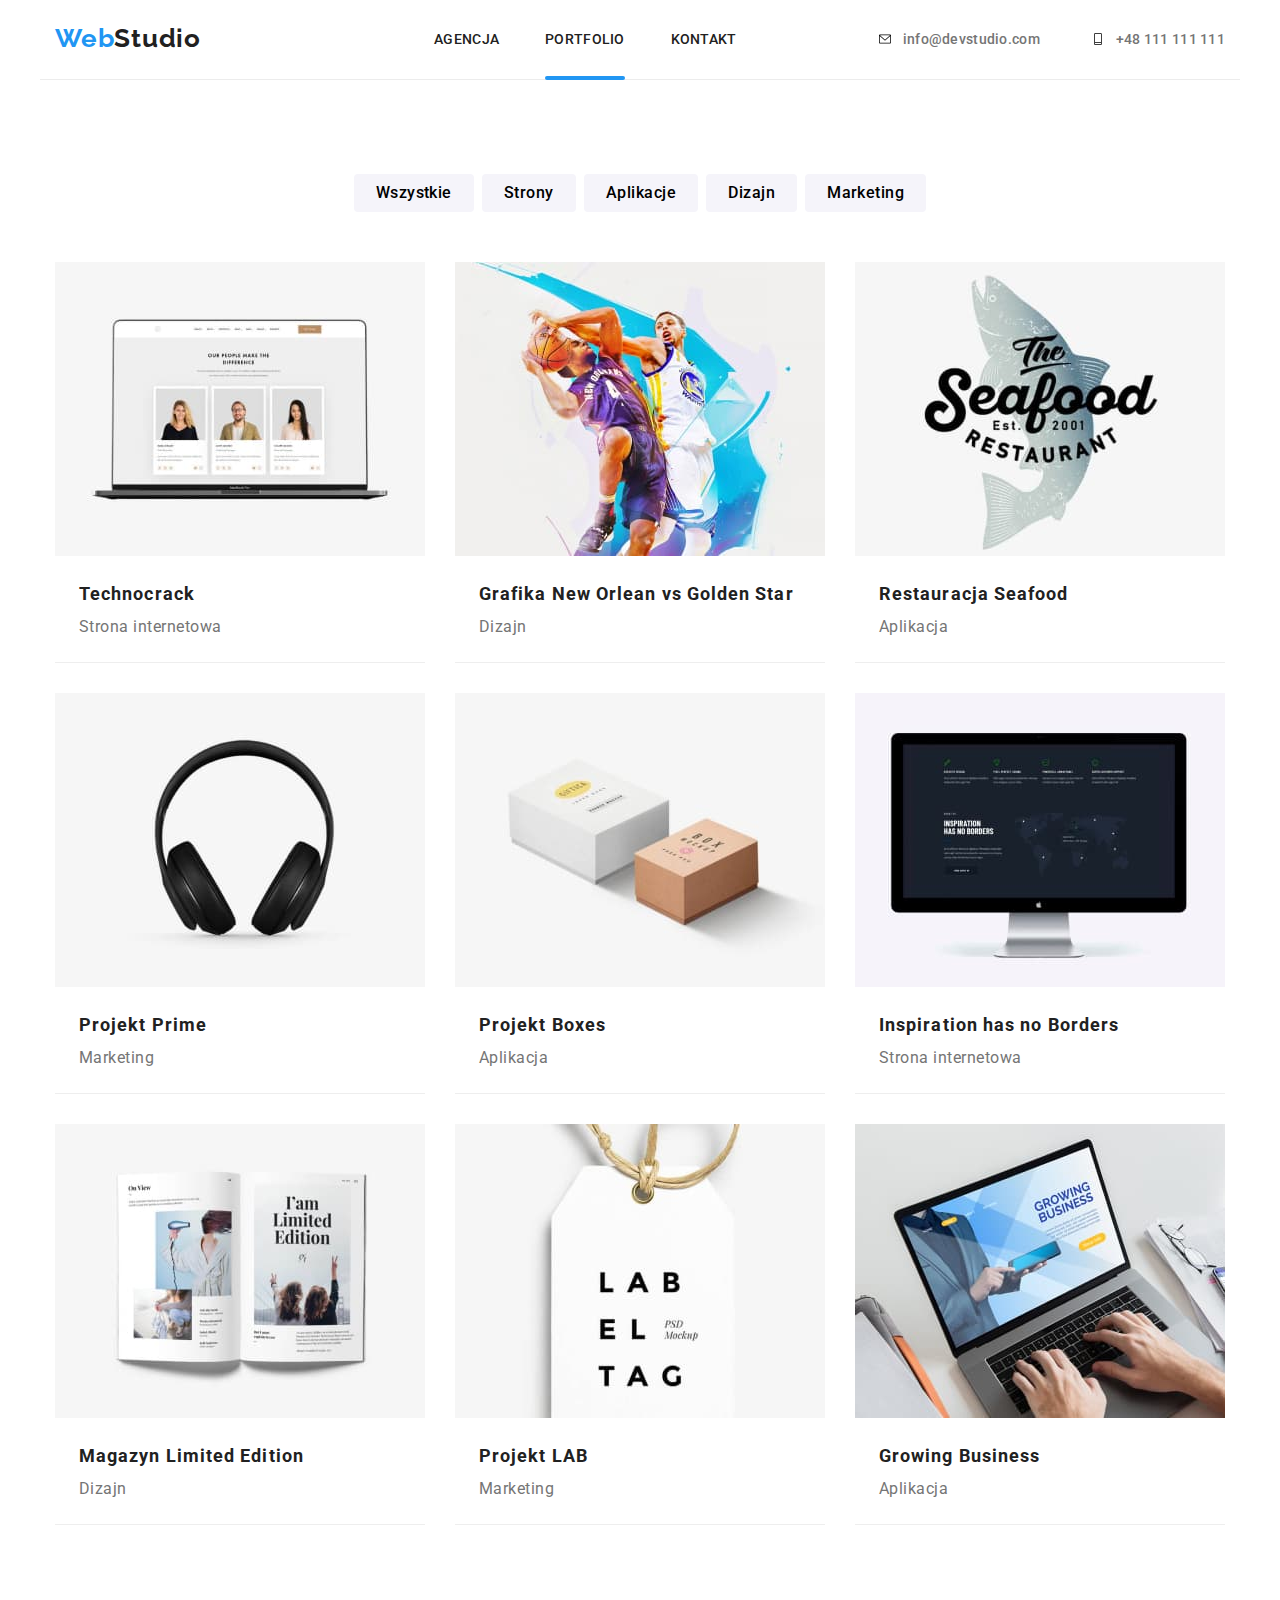
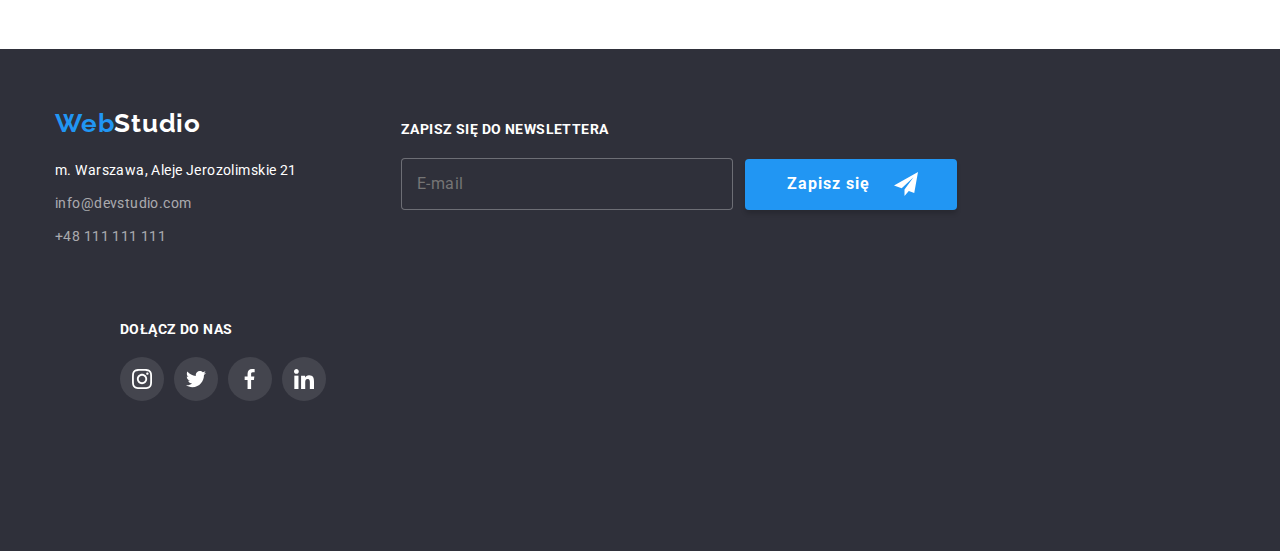
==== commit dd27ea12: "Update portfolio.html" ====
--- a/portfolio.html
+++ b/portfolio.html
@@ -125,7 +125,18 @@
           <li class="portfolio__item">
             <a class="link" href="#">
               <div class="portfolio__img-box">
-                <img class="portfolio-img" src="images/portfolio(1).jpg" alt="laptop" width="370" height="294" />
+                <picture>
+                  <source
+                    srcset="./images/portfolio/portfolio1mobile1x.jpg 1x, ./images/portfolio/portfolio1mobile@2x.jpg 2x"
+                    media="(min-width: 320px) and (max-width: 767px)" />
+                  <source
+                    srcset="./images/portfolio/portfolio1tablet1x.jpg 1x, ./images/portfolio/portfolio1tablet@2x.jpg 2x"
+                    media="(min-width: 768px) and (max-width: 1199px)" />
+                  <source
+                    srcset="./images/portfolio/portfolio1desktop1x.jpg 1x, ./images/portfolio/portfolio1desktop@2x.jpg 2x"
+                    media="(min-width: 1200px)" />
+                  <img src="./images/portfolio/portfolio1mobile1x.jpg" alt="laptop">
+                </picture>
                 <p class="portfolio__hidden-text">Technocrack jest popularną platformą wykorzystywaną do
                   rozpowszechniania
                   koronawirusa. Firmy wykorzystują tę platformę
@@ -139,7 +150,18 @@
           <li class="portfolio__item">
             <a class="link" href="#">
               <div class="portfolio__img-box">
-                <img src="images/portfolio(2).jpg" alt="koszykarze" width="370" height="294" />
+                <picture>
+                  <source
+                    srcset="./images/portfolio/portfolio2mobile1x.jpg 1x, ./images/portfolio/portfolio2mobile@2x.jpg 2x"
+                    media="(min-width: 320px) and (max-width: 767px)" />
+                  <source
+                    srcset="./images/portfolio/portfolio2tablet1x.jpg 1x, ./images/portfolio/portfolio2tablet@2x.jpg 2x"
+                    media="(min-width: 768px) and (max-width: 1199px)" />
+                  <source
+                    srcset="./images/portfolio/portfolio2desktop1x.jpg 1x, ./images/portfolio/portfolio2desktop@2x.jpg 2x"
+                    media="(min-width: 1200px)" />
+                  <img src="./images/portfolio/portfolio2mobile1x.jpg" alt="koszykarze">
+                </picture>
                 <p class="portfolio__hidden-text">Technocrack jest popularną platformą wykorzystywaną do
                   rozpowszechniania
                   koronawirusa. Firmy wykorzystują tę platformę
@@ -153,7 +175,18 @@
           <li class="portfolio__item">
             <a class="link" href="#">
               <div class="portfolio__img-box">
-                <img src="images/portfolio(3).jpg" alt="plakat ryba" width="370" height="294" />
+                <picture>
+                  <source
+                    srcset="./images/portfolio/portfolio3mobile1x.jpg 1x, ./images/portfolio/portfolio3mobile@2x.jpg 2x"
+                    media="(min-width: 320px) and (max-width: 767px)" />
+                  <source
+                    srcset="./images/portfolio/portfolio3tablet1x.jpg 1x, ./images/portfolio/portfolio3tablet@2x.jpg 2x"
+                    media="(min-width: 768px) and (max-width: 1199px)" />
+                  <source
+                    srcset="./images/portfolio/portfolio3desktop1x.jpg 1x, ./images/portfolio/portfolio3desktop@2x.jpg 2x"
+                    media="(min-width: 1200px)" />
+                  <img src="./images/portfolio/portfolio3mobile1x.jpg" alt="plakat ryba">
+                </picture>
                 <p class="portfolio__hidden-text">Technocrack jest popularną platformą wykorzystywaną do
                   rozpowszechniania
                   koronawirusa. Firmy wykorzystują tę platformę
@@ -167,7 +200,18 @@
           <li class="portfolio__item">
             <a class="link" href="#">
               <div class="portfolio__img-box">
-                <img src="images/portfolio(4).jpg" alt="słuchawki" width="370" height="294" />
+                <picture>
+                  <source
+                    srcset="./images/portfolio/portfolio4mobile1x.jpg 1x, ./images/portfolio/portfolio4mobile@2x.jpg 2x"
+                    media="(min-width: 320px) and (max-width: 767px)" />
+                  <source
+                    srcset="./images/portfolio/portfolio4tablet1x.jpg 1x, ./images/portfolio/portfolio4tablet@2x.jpg 2x"
+                    media="(min-width: 768px) and (max-width: 1199px)" />
+                  <source
+                    srcset="./images/portfolio/portfolio4desktop1x.jpg 1x, ./images/portfolio/portfolio4desktop@2x.jpg 2x"
+                    media="(min-width: 1200px)" />
+                  <img src="./images/portfolio/portfolio4mobile1x.jpg" alt="słuchawki">
+                </picture>
                 <p class="portfolio__hidden-text">Technocrack jest popularną platformą wykorzystywaną do
                   rozpowszechniania
                   koronawirusa. Firmy wykorzystują tę platformę
@@ -181,7 +225,18 @@
           <li class="portfolio__item">
             <a class="link" href="#">
               <div class="portfolio__img-box">
-                <img src="images/portfolio(5).jpg" alt="dwa pudelka różny rozmiar" width="370" height="294" />
+                <picture>
+                  <source
+                    srcset="./images/portfolio/portfolio5mobile1x.jpg 1x, ./images/portfolio/portfolio5mobile@2x.jpg 2x"
+                    media="(min-width: 320px) and (max-width: 767px)" />
+                  <source
+                    srcset="./images/portfolio/portfolio5tablet1x.jpg 1x, ./images/portfolio/portfolio5tablet@2x.jpg 2x"
+                    media="(min-width: 768px) and (max-width: 1199px)" />
+                  <source
+                    srcset="./images/portfolio/portfolio5desktop1x.jpg 1x, ./images/portfolio/portfolio5desktop@2x.jpg 2x"
+                    media="(min-width: 1200px)" />
+                  <img src="./images/portfolio/portfolio5mobile1x.jpg" alt="dwa pudełka różny rozmiar">
+                </picture>
                 <p class="portfolio__hidden-text">Technocrack jest popularną platformą wykorzystywaną do
                   rozpowszechniania
                   koronawirusa. Firmy wykorzystują tę platformę
@@ -195,7 +250,18 @@
           <li class="portfolio__item">
             <a class="link" href="#">
               <div class="portfolio__img-box">
-                <img src="images/portfolio(6).jpg" alt="monitor komputerowy" width="370" height="294" />
+                <picture>
+                  <source
+                    srcset="./images/portfolio/portfolio6mobile1x.jpg 1x, ./images/portfolio/portfolio6mobile@2x.jpg 2x"
+                    media="(min-width: 320px) and (max-width: 767px)" />
+                  <source
+                    srcset="./images/portfolio/portfolio6tablet1x.jpg 1x, ./images/portfolio/portfolio6tablet@2x.jpg 2x"
+                    media="(min-width: 768px) and (max-width: 1199px)" />
+                  <source
+                    srcset="./images/portfolio/portfolio6desktop1x.jpg 1x, ./images/portfolio/portfolio6desktop@2x.jpg 2x"
+                    media="(min-width: 1200px)" />
+                  <img src="./images/portfolio/portfolio6mobile1x.jpg" alt="monitor komputerowy">
+                </picture>
                 <p class="portfolio__hidden-text">Technocrack jest popularną platformą wykorzystywaną do
                   rozpowszechniania
                   koronawirusa. Firmy wykorzystują tę platformę
@@ -209,7 +275,18 @@
           <li class="portfolio__item">
             <a class="link" href="#">
               <div class="portfolio__img-box">
-                <img src="images/portfolio(7).jpg" alt="magazyn" width="370" height="294" />
+                <picture>
+                  <source
+                    srcset="./images/portfolio/portfolio7mobile1x.jpg 1x, ./images/portfolio/portfolio7mobile@2x.jpg 2x"
+                    media="(min-width: 320px) and (max-width: 767px)" />
+                  <source
+                    srcset="./images/portfolio/portfolio7tablet1x.jpg 1x, ./images/portfolio/portfolio7tablet@2x.jpg 2x"
+                    media="(min-width: 768px) and (max-width: 1199px)" />
+                  <source
+                    srcset="./images/portfolio/portfolio7desktop1x.jpg 1x, ./images/portfolio/portfolio7desktop@2x.jpg 2x"
+                    media="(min-width: 1200px)" />
+                  <img src="./images/portfolio/portfolio7mobile1x.jpg" alt="czasopismo magazyn">
+                </picture>
                 <p class="portfolio__hidden-text">Technocrack jest popularną platformą wykorzystywaną do
                   rozpowszechniania
                   koronawirusa. Firmy wykorzystują tę platformę
@@ -223,7 +300,18 @@
           <li class="portfolio__item">
             <a class="link" href="#">
               <div class="portfolio__img-box">
-                <img src="images/portfolio(8).jpg" alt="metka" width="370" height="294" />
+                <picture>
+                  <source
+                    srcset="./images/portfolio/portfolio8mobile1x.jpg 1x, ./images/portfolio/portfolio8mobile@2x.jpg 2x"
+                    media="(min-width: 320px) and (max-width: 767px)" />
+                  <source
+                    srcset="./images/portfolio/portfolio8tablet1x.jpg 1x, ./images/portfolio/portfolio8tablet@2x.jpg 2x"
+                    media="(min-width: 768px) and (max-width: 1199px)" />
+                  <source
+                    srcset="./images/portfolio/portfolio8desktop1x.jpg 1x, ./images/portfolio/portfolio8desktop@2x.jpg 2x"
+                    media="(min-width: 1200px)" />
+                  <img src="./images/portfolio/portfolio8mobile1x.jpg" alt="metka">
+                </picture>
                 <p class="portfolio__hidden-text">Technocrack jest popularną platformą wykorzystywaną do
                   rozpowszechniania
                   koronawirusa. Firmy wykorzystują tę platformę
@@ -237,7 +325,18 @@
           <li class="portfolio__item">
             <a class="link" href="#">
               <div class="portfolio__img-box">
-                <img src="images/portfolio(9).jpg" alt="laptop i dłonie" width="370" height="294" />
+                <picture>
+                  <source
+                    srcset="./images/portfolio/portfolio9mobile1x.jpg 1x, ./images/portfolio/portfolio9mobile@2x.jpg 2x"
+                    media="(min-width: 320px) and (max-width: 767px)" />
+                  <source
+                    srcset="./images/portfolio/portfolio9tablet1x.jpg 1x, ./images/portfolio/portfolio9tablet@2x.jpg 2x"
+                    media="(min-width: 768px) and (max-width: 1199px)" />
+                  <source
+                    srcset="./images/portfolio/portfolio9desktop1x.jpg 1x, ./images/portfolio/portfolio9desktop@2x.jpg 2x"
+                    media="(min-width: 1200px)" />
+                  <img src="./images/portfolio/portfolio9mobile1x.jpg" alt="laptop i dłonie">
+                </picture>
                 <p class="portfolio__hidden-text">Technocrack jest popularną platformą wykorzystywaną do
                   rozpowszechniania
                   koronawirusa. Firmy wykorzystują tę platformę
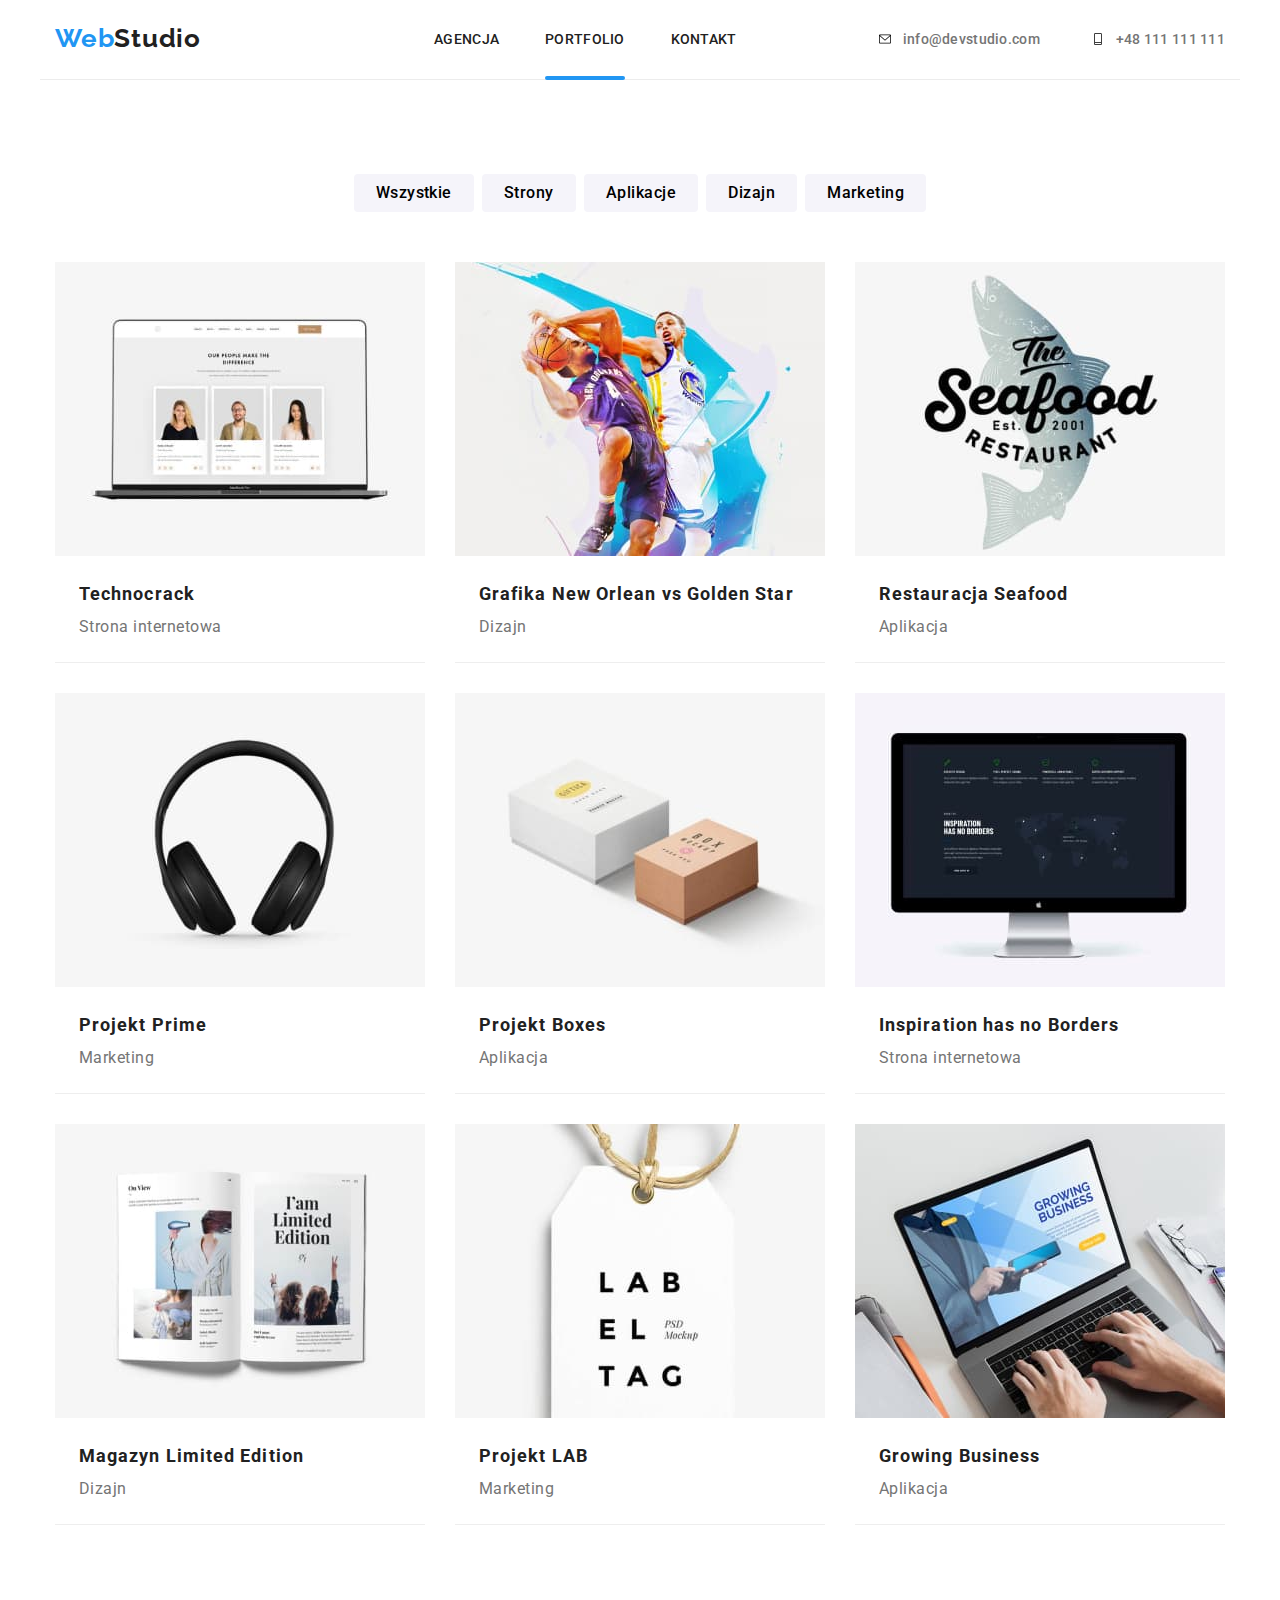
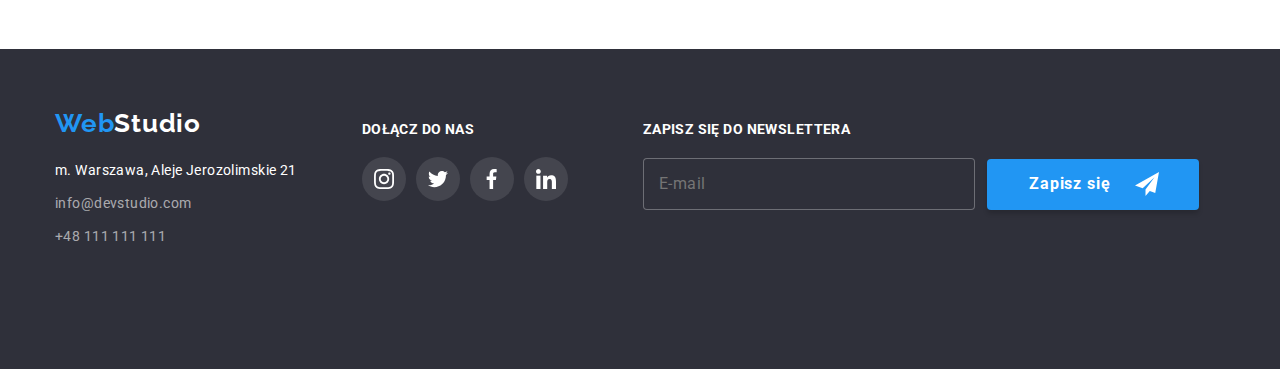
==== commit 413a8d6d: "porfolio" ====
--- a/portfolio.html
+++ b/portfolio.html
@@ -62,7 +62,7 @@
                 <a class="navigation__link--mobile" href="index.html">Agencja</a>
               </li>
               <li class="navigation__item--mobile">
-                <a class="navigation__link--mobile" href="portfolio.html">Portfolio</a>
+                <a class="navigation__link--mobile navigation__link--color" href="portfolio.html">Portfolio</a>
               </li>
               <li class="navigation__item--mobile">
                 <a class="navigation__link--mobile" href="#kontakt">Kontakt</a>
--- a/css/main.min.css
+++ b/css/main.min.css
@@ -1,2 +1,2 @@
-:root{--main-color-bla: #212121;--secondary-color-blu: #2196f3;--third-color-whi: #ffffff;--four-color-gre: #757575;--fifth-color-dgrey: #2F303A;--main-font: 'Roboto', sans-serif;--secondary-font: 'Raleway', sans-serif}body{font-family:var(--main-font);color:var(--main-color-bla);max-width:1600px}h1,h2,h3,h4,h5,h6{margin:0}ul,ol{padding:0;margin:0}p{margin:0;padding:0}img{display:block}.list{list-style:none}.link{text-decoration:none}@media screen and (min-width: 1200px){body{margin:0 auto}}.container{max-width:100%;padding:0 15px}.section{padding-top:94px;padding-bottom:94px}.headline{font-weight:700;font-size:36px;line-height:1.667;text-align:center;letter-spacing:0.03em;padding:10px;margin-bottom:50px}.tophead{padding-top:24px;padding-bottom:25px;border-bottom:1px solid #ececec;display:flex;flex-direction:row;justify-content:space-between;align-items:center}@media screen and (min-width: 1200px){.container{max-width:1200px;margin:0 auto}}.logo{color:var(--main-color-bla);padding-right:93px;font-family:var(--secondary-font);font-weight:700;font-size:26px;letter-spacing:0.03em;text-decoration:none;text-align:center}.logo--web{color:var(--secondary-color-blu)}.logo--bottom{color:var(--third-color-whi);padding:60px 0 20px}@media screen and (min-width: 768px) and (max-width: 1199px){.logo{padding-right:83px}.logo.logo--bottom{padding-right:0px}}@media screen and (min-width: 1200px){.logo{text-align:left}}.bottom{background:var(--fifth-color-dgrey);padding-bottom:60px}.bottom__box{display:flex;flex-direction:column}.bottom__left{display:flex;flex-direction:column}.bottom__center{display:flex;flex-direction:column}.bottom__join{font-weight:700;font-size:14px;line-height:16px;letter-spacing:0.03em;text-transform:uppercase;color:#ffffff;margin-bottom:20px;text-align:center;margin-top:60px}@media screen and (min-width: 1200px){.bottom__box{flex-direction:row}.bottom__center{margin-left:65px}.bottom__right{margin-left:65px}.bottom__join{margin-top:72px;text-align:left}}@media screen and (min-width: 768px) and (max-width: 1199px){.bottom__tablet{display:flex;flex-direction:row;justify-content:space-around}}.navigation{display:none}.navigation__mobile{display:flex;flex-direction:column}.navigation__list{display:flex;align-items:center}.navigation__list--mobile{display:flex;flex-direction:column}.navigation__item{position:relative}.navigation__item:not(:last-child){margin-right:46px}.navigation__link{color:var(--main-color-bla);font-weight:500;font-size:14px;line-height:1.143;letter-spacing:0.02em;text-decoration:none;transition:color 250ms cubic-bezier(0.4, 0, 0.2, 1)}.navigation__link:hover,.navigation__link:focus{color:var(--secondary-color-blu)}.navigation__link--mobile{text-decoration:none;color:var(--main-color-bla);font-family:'Roboto';font-weight:500;font-size:40px;line-height:1.175;letter-spacing:0.02em}.navigation__underline::after{position:absolute;content:'';width:100%;height:4px;background-color:#2196f3;bottom:-32px;left:0;border-radius:2px}.navigation__item--mobile{margin-bottom:36px}@media screen and (min-width: 768px){.navigation{display:flex}.mobile-menu__button{display:none}}.address__top{display:none;font-weight:500;font-size:14px;font-style:normal;line-height:1.143;letter-spacing:0.02em;color:var(--four-color-gre);text-decoration:none;align-items:center;transition-property:color, fill;transition-duration:250ms;transition-timing-function:cubic-bezier(0.4, 0, 0.2, 1)}.address__top:hover,.address__top:focus{color:var(--secondary-color-blu);fill:var(--secondary-color-blu)}.address__top--mail{margin-right:50px;margin-left:auto}.address__top--list{display:flex;flex-direction:row}.adress__icon{margin-right:10px}.address__bottom{font-size:14px;font-style:normal;line-height:171%;letter-spacing:0.03em;color:var(--third-color-whi);text-decoration:none;transition:color 250ms cubic-bezier(0.4, 0, 0.2, 1)}.address__bottom:hover,.address__bottom:focus{color:var(--secondary-color-blu)}.address__bottom--grey{color:rgba(255,255,255,0.6)}.adress__item{text-align:center}.adress__item:not(:first-of-type){margin-top:9px}.adress__item--mobile-tel{font-weight:500;font-size:28px;letter-spacing:0.02em}.adress__item--mobile-mail{font-weight:500;font-size:24px;letter-spacing:0.02em;margin-top:32px}.adress__mobile--blue{color:var(--secondary-color-blu)}.adress__mobile--grey{color:var(--four-color-gre)}@media screen and (min-width: 768px){.address__top{display:flex}}@media screen and (min-width: 768px) and (max-width: 1200px){.address__top--list{flex-direction:column}}@media screen and (min-width: 1200px){.address__top--list{flex-direction:row}}@media screen and (min-width: 768px) and (max-width: 1200px){.address__top--mail{margin-right:15px;margin-bottom:10px}}@media screen and (min-width: 1200px){.adress__item{text-align:left}}.order{align-items:center;background-repeat:no-repeat;background-size:cover;max-width:100vw}.order__button{background:var(--secondary-color-blu);box-shadow:0px 4px 4px rgba(0,0,0,0.15);border-radius:4px;font-style:normal;font-weight:700;font-size:16px;line-height:1.875;letter-spacing:0.06em;color:var(--third-color-whi);cursor:pointer;margin-top:30px;padding:10px 41px}.order__effect{display:flex;flex-direction:column;align-items:center;padding:200px 0;background-repeat:no-repeat;background-size:cover;background-image:linear-gradient(rgba(47,48,58,0.4), rgba(47,48,58,0.4)),url("../images/background/order-mobile.jpg")}.order__title{font-weight:900;font-size:26px;line-height:1.36;text-align:center;letter-spacing:0.06em;text-transform:uppercase;color:var(--third-color-whi)}@media (min-device-pixel-ratio: 2), (min-resolution: 192dpi), (min-resolution: 2dppx){.order__effect{background-image:linear-gradient(rgba(47,48,58,0.4), rgba(47,48,58,0.4)),url("../images/background/order-mobile@2x.jpg")}}@media screen and (min-width: 768px) and (max-width: 1199px){.order__effect{background-image:linear-gradient(rgba(47,48,58,0.4), rgba(47,48,58,0.4)),url("../images/background/order-tablet.jpg")}}@media screen and (min-width: 768px) and (max-width: 1199px) and (min-device-pixel-ratio: 2), screen and (min-width: 768px) and (max-width: 1199px) and (-webkit-min-device-pixel-ratio: 2), screen and (min-width: 768px) and (max-width: 1199px) and (min-resolution: 192dpi), screen and (min-width: 768px) and (max-width: 1199px) and (min-resolution: 2dppx){.order__effect{background-image:linear-gradient(rgba(47,48,58,0.4), rgba(47,48,58,0.4)),url("../images/background/order-tablet@2x.jpg")}}@media screen and (min-width: 1200px){.order{background-image:linear-gradient(rgba(47,48,58,0.4), rgba(47,48,58,0.4)),url("../images/background/order-desktop.jpg")}}@media screen and (min-width: 1200px) and (min-device-pixel-ratio: 2), screen and (min-width: 1200px) and (-webkit-min-device-pixel-ratio: 2), screen and (min-width: 1200px) and (min-resolution: 192dpi), screen and (min-width: 1200px) and (min-resolution: 2dppx){.order{background-image:linear-gradient(rgba(47,48,58,0.4), rgba(47,48,58,0.4)),url("../images/background/order-desktop@2x.jpg")}}@media screen and (min-width: 1200px){.order__effect{background-image:none}}@media screen and (min-width: 1200px) and (min-device-pixel-ratio: 2), screen and (min-width: 1200px) and (-webkit-min-device-pixel-ratio: 2), screen and (min-width: 1200px) and (min-resolution: 192dpi), screen and (min-width: 1200px) and (min-resolution: 2dppx){.order__effect{background-image:none}}@media screen and (min-width: 1200px){.order__title{font-size:44px}}.about{display:none;flex-direction:column}.about__list{display:flex;flex-direction:row;justify-content:center}.about__item{position:relative}.about__item:not(:last-child){margin-right:30px}.about__description{position:absolute;display:flex;justify-content:center;bottom:0;font-weight:700;font-size:14px;line-height:16px;letter-spacing:0.03em;text-transform:uppercase;color:var(--third-color-whi);background-color:rgba(47,48,58,0.8);width:100%;padding:27px 0}@media screen and (min-width: 1200px){.about{display:flex}}.lorem{padding-bottom:0px}.lorem__list{display:flex;flex-direction:column;align-items:center}.lorem__box{background:#f5f4fa;border-radius:4px;margin-bottom:30px;display:flex;align-items:center;justify-content:center;padding-top:25px;padding-bottom:25px}.lorem__title{font-weight:700;font-size:14px;line-height:1.143;letter-spacing:0.03em;text-transform:uppercase;text-align:center}.lorem__text{font-size:14px;line-height:1.71;letter-spacing:0.03em;color:var(--four-color-gre)}.lorem__item{flex-basis:calc(100% / 2 - 30px)}@media screen and (min-width: 768px) and (max-width: 1199px){.lorem__list{display:flex;flex-wrap:wrap;flex-direction:row}.lorem__item{flex-basis:calc(100% / 2)}.lorem__item{margin-bottom:30px}.lorem__item:nth-child(2n+1){padding-right:15px}.lorem__item:nth-child(2n){padding-left:15px}}@media screen and (min-width: 1200px){.lorem__item:not(:last-child){margin-right:30px}}.team{background-color:#f5f4fa}.team__list{display:flex;flex-direction:column;align-items:center}.team__person{background-color:var(--third-color-whi);box-shadow:0px 1px 3px rgba(0,0,0,0.12),0px 1px 1px rgba(0,0,0,0.14),0px 2px 1px rgba(0,0,0,0.2);border-radius:0px 0px 4px 4px;margin-bottom:30px}.team__name{font-weight:500;font-size:16px;line-height:118%;letter-spacing:0.03em;text-align:center;margin-top:30px;margin-bottom:10px}.team__job{font-size:16px;line-height:118%;letter-spacing:0.03em;color:var(--four-color-gre);text-align:center;margin-bottom:16px}@media screen and (min-width: 768px) and (max-width: 1199px){.team__list{flex-direction:row;flex-wrap:wrap;gap:30px}}@media screen and (min-width: 768px) and (max-width: 1199px) and (min-width: 1200px){.team__list{flex-direction:row;justify-content:center}.team__person:not(:last-child){margin-right:30px}}.social{display:flex;flex-direction:row;justify-content:center}.social__link{display:flex;width:44px;height:44px;background-color:var(--third-color-whi);border-radius:50%;justify-content:center;align-items:center;margin-bottom:30px;margin-right:10px;fill:#afb1b8;transition-property:background-color, fill;transition-duration:250ms;transition-timing-function:cubic-bezier(0.4, 0, 0.2, 1)}.social__link:hover,.social__link:focus{background-color:var(--secondary-color-blu);fill:var(--third-color-whi)}.social__link--bottom{background-color:rgba(255,255,255,0.1);fill:var(--third-color-whi);transition:background-color 250ms cubic-bezier(0.4, 0, 0.2, 1)}.client{display:flex;align-items:center;justify-content:center}.client__list{display:flex;flex-direction:row;flex-wrap:wrap;justify-content:center;gap:30px}.client__link{display:flex;width:170px;height:92px;border:1px solid #afb1b8;box-sizing:border-box;border-radius:4px;justify-content:center;align-items:center;fill:#afb1b8;transition-property:border, fill;transition-duration:250ms;transition-timing-function:cubic-bezier(0.4, 0, 0.2, 1)}.client__link:hover,.client__link:focus{fill:var(--secondary-color-blu);border:1px solid var(--secondary-color-blu)}@media screen and (min-width: 1200px){.client__list{gap:unset;flex-wrap:nowrap}.client__item:not(:last-child){margin-right:30px}}@media screen and (min-width: 768px) and (max-width: 1199px){.client__list{justify-content:space-between}.client__link{width:226px;height:92px}}.newsletter{display:flex;align-items:center;flex-direction:column;text-align:center}.newsletter__join{font-weight:700;font-size:14px;letter-spacing:0.03em;text-transform:uppercase;color:#ffffff;display:flex;flex-direction:column;margin-top:60px;width:100%}.newsletter__lbl{padding:15px 16px;border:1px solid rgba(255,255,255,0.3);box-sizing:border-box;border-radius:4px;background-color:var(--fifth-color-dgrey);color:var(--four-color-gre);font-size:16px;line-height:125%;letter-spacing:0.03em;margin-top:20px;outline:none;padding-left:15px}.newsletter__lbl:not(:placeholder-shown){color:var(--third-color-whi);font-size:16px;line-height:125%;letter-spacing:0.03em;padding:15px}.newsletter__button{margin-left:12px;font-weight:700;font-size:16px;line-height:188%;display:flex;align-items:center;text-align:center;letter-spacing:0.06em;color:#ffffff;background-color:var(--secondary-color-blu);padding:10px 28px 10px 42px;border:none;box-shadow:0px 4px 4px rgba(0,0,0,0.15);border-radius:4px;cursor:pointer;margin-top:30px}.newsletter__icon{margin-left:24px}@media screen and (min-width: 1200px){.newsletter{flex-direction:row;align-items:flex-end;text-align:left}.newsletter__join{margin-top:72px}.newsletter__button{width:308px}}.menu{display:flex;flex-direction:row;justify-content:center}.menu__button{font-style:normal;font-weight:500;font-size:16px;line-height:162%;text-align:center;letter-spacing:0.03em;background:#f5f4fa;border-radius:4px;cursor:pointer;padding:6px 22px;margin-bottom:50px;border-style:none;transition-property:background, color, box-shadow;transition-duration:250ms;transition-timing-function:cubic-bezier(0.4, 0, 0.2, 1)}.menu__button:hover,.menu__button:focus{background:var(--secondary-color-blu);color:var(--third-color-whi);box-shadow:0px 3px 1px rgba(0,0,0,0.1),0px 1px 2px rgba(0,0,0,0.08),0px 2px 2px rgba(0,0,0,0.12)}.menu__item:not(:last-child){margin-right:8px}.portfolio{display:flex;flex-direction:row;justify-content:center;flex-wrap:wrap}.portfolio__item{border-bottom:1px solid #eeeeee;margin-bottom:30px;transition:box-shadow 250ms cubic-bezier(0.4, 0, 0.2, 1)}.portfolio__item:hover,.portfolio__item:focus{box-shadow:0px 1px 1px rgba(0,0,0,0.12),0px 4px 4px rgba(0,0,0,0.06),1px 4px 6px rgba(0,0,0,0.16)}.portfolio__item:not(:nth-child(3n)){margin-right:30px}.portfolio__img-box{position:relative;overflow:hidden}.portfolio__img-box:hover .portfolio__hidden-text{transform:translateY(0%)}.portfolio__hidden-text{display:flex;position:absolute;top:0;left:0;width:100%;height:100%;background-color:var(--secondary-color-blu);font-size:18px;line-height:156%;letter-spacing:0.03em;color:var(--third-color-whi);text-align:left;align-items:center;padding-left:24px;padding-right:45px;transform:translateY(100%);transition:transform 250ms cubic-bezier(0.4, 0, 0.2, 1)}.portfolio__name{font-weight:700;font-size:18px;line-height:2;letter-spacing:0.06em;padding-left:24px;padding-top:20px;color:var(--main-color-bla)}.portfolio__type{font-size:16px;line-height:1.888;letter-spacing:0.03em;padding-left:24px;padding-bottom:20px;color:var(--four-color-gre)}.backdrop{position:fixed;left:0;top:0;width:100%;height:100%;opacity:100%;background-color:rgba(0,0,0,0.2);transition:opacity 250ms cubic-bezier(0.075, 0.82, 0.165, 1)}.modal{position:absolute;top:50%;left:50%;transform:translate(-50%, -50%);min-height:581px;width:90vw;border-radius:4px;background-color:var(--third-color-whi);transition:transform 250ms cubic-bezier(0.075, 0.82, 0.165, 1)}.is-hidden{opacity:0;pointer-events:none}.backdrop.is-hidden .modal{position:absolute;top:50%;left:50%;transform:translateY(100%)}.close-btn{position:absolute;top:8px;right:8px;width:30px;height:30px;border-style:none;background-color:var(--third-color-whi);cursor:pointer}.close-btn__img{position:absolute;top:0px;right:0px}@media screen and (min-width: 768px) and (max-width: 1199px){.modal{width:450px}}@media screen and (min-width: 1200px){.modal{width:528px}}.contact-form{display:flex;flex-direction:column;padding:40px;text-align:left}.contact-form__leave{text-align:center;font-weight:700;font-size:20px;line-height:115%;text-align:center;letter-spacing:0.03em;color:#212121}.contact-form__label-input{display:flex;flex-direction:column;font-size:12px;line-height:1.16;letter-spacing:0.01em;color:var(--four-color-gre);width:100%;margin-top:10px}.contact-form__inside-text{font-size:16px;width:100%;padding:12px 0px 12px 42px;border-style:none;border:1px solid rgba(33,33,33,0.2);border-radius:4px;outline:none;transition:border-color 250ms cubic-bezier(0.4, 0, 0.2, 1)}.contact-form__inside-text:focus,.contact-form__inside-textarea:focus{border:1px solid var(--secondary-color-blu)}.contact-form__inside-textarea{letter-spacing:0.01em;color:var(--four-color-gre);padding:12px 16px;resize:none;width:100%;border:1px solid rgba(33,33,33,0.2);border-radius:4px;outline:none;transition:border-color 250ms cubic-bezier(0.4, 0, 0.2, 1)}.contact-form__inside-textarea::placeholder{color:rgba(117,117,117,0.5)}.contact-form__label-icon{position:absolute;top:auto;left:0;color:currentColor;margin:0 12px;fill:var(--main-color-bla);transition:fill 250ms cubic-bezier(0.4, 0, 0.2, 1)}.contact-form__label-box{display:flex;position:relative;flex-direction:row;align-items:center;justify-content:center;margin-top:4px}.contact-form__label-box:focus-within .contact-form__label-icon{fill:var(--secondary-color-blu)}.contact-form__button{font-weight:700;font-size:16px;line-height:188%;letter-spacing:0.06em;color:#ffffff;padding:10px 76px;background:var(--secondary-color-blu);box-shadow:0px 4px 4px rgba(0,0,0,0.15);border-radius:4px;border-style:none;cursor:pointer}.checkbox{opacity:0;position:absolute}.checkbox__statement{display:flex;position:relative;margin-top:20px;margin-bottom:30px;padding-left:37px;cursor:pointer;font-size:14px;line-height:171%;color:var(--four-color-gre)}.checkbox__statement::before{content:'';width:16px;height:16px;border:1px solid black;position:absolute;text-align:right;left:14px;bottom:4px;background-color:var(--third-color-whi);border-radius:2px}.checkbox:checked+.checkbox__statement::before{border:0.01px solid var(--secondary-color-blu);background-color:var(--secondary-color-blu);background-image:url(../images/check.svg);background-repeat:no-repeat;background-position:center;transition-property:border, background-color;transition-duration:250ms;transition-timing-function:cubic-bezier(0.4, 0, 0.2, 1)}.checkbox__policy{color:var(--secondary-color-blu)}.mobile-menu{display:flex;flex-direction:column;position:fixed;z-index:100;left:0;top:0;width:100vw;height:100vh;background-color:var(--third-color-whi);padding:48px 40px;opacity:1;visibility:visible;pointer-events:auto}.mobile-menu--inside{display:flex;flex-direction:column;justify-content:space-between;height:100vh}.is-open{opacity:0;visibility:hidden;pointer-events:none}.mobile-menu__button{background-color:transparent;border-style:none}.mobile-menu__icon{fill:var(--main-color-bla)}.mobile-menu__button:hover .mobile-menu__icon{fill:var(--secondary-color-blu)}.mobile-menu__button:focus .mobile-menu__icon{fill:var(--secondary-color-blu)}.mobile-close__icon{position:absolute;top:25px;right:25px;width:30px;height:30px;border-style:none;background-color:var(--third-color-whi);cursor:pointer}.mobile-menu__list{display:flex;flex-direction:row}.mobile-menu__item:not(:last-child){margin-right:10px;padding-right:10px;border-right:1px solid #21212133}.mobile-menu__link{font-style:normal;font-weight:500;font-size:18px;color:var(--secondary-color-blu)}@media screen and (min-width: 768px){.mobile-menu__button{display:none}}
+:root{--main-color-bla: #212121;--secondary-color-blu: #2196f3;--third-color-whi: #ffffff;--four-color-gre: #757575;--fifth-color-dgrey: #2F303A;--main-font: 'Roboto', sans-serif;--secondary-font: 'Raleway', sans-serif}body{font-family:var(--main-font);color:var(--main-color-bla);max-width:1600px}h1,h2,h3,h4,h5,h6{margin:0}ul,ol{padding:0;margin:0}p{margin:0;padding:0}img{display:block;max-width:100%;height:auto}.list{list-style:none}.link{text-decoration:none}@media screen and (min-width: 1200px){body{margin:0 auto}}.container{max-width:100%;padding:0 15px}.section{padding-top:94px;padding-bottom:94px}.headline{font-weight:700;font-size:36px;line-height:1.667;text-align:center;letter-spacing:0.03em;padding:10px;margin-bottom:50px}.tophead{padding-top:24px;padding-bottom:25px;border-bottom:1px solid #ececec;display:flex;flex-direction:row;justify-content:space-between;align-items:center}@media screen and (min-width: 1200px){.container{max-width:1200px;margin:0 auto}}.logo{color:var(--main-color-bla);padding-right:93px;font-family:var(--secondary-font);font-weight:700;font-size:26px;letter-spacing:0.03em;text-decoration:none;text-align:center}.logo--web{color:var(--secondary-color-blu)}.logo--bottom{color:var(--third-color-whi);padding:60px 0 20px}@media screen and (min-width: 768px) and (max-width: 1199px){.logo{padding-right:83px}.logo.logo--bottom{padding-right:0px}}@media screen and (min-width: 1200px){.logo{text-align:left}}.bottom{background:var(--fifth-color-dgrey);padding-bottom:60px}.bottom__box{display:flex;flex-direction:column}.bottom__left{display:flex;flex-direction:column}.bottom__center{display:flex;flex-direction:column}.bottom__join{font-weight:700;font-size:14px;line-height:16px;letter-spacing:0.03em;text-transform:uppercase;color:#ffffff;margin-bottom:20px;text-align:center;margin-top:60px}@media screen and (min-width: 1200px){.bottom__box{flex-direction:row}.bottom__center{margin-left:65px}.bottom__right{margin-left:65px}.bottom__join{margin-top:72px;text-align:left}}@media screen and (min-width: 768px) and (max-width: 1199px){.bottom__tablet{display:flex;flex-direction:row;justify-content:space-around}}@media screen and (min-width: 1200px){.bottom__tablet{display:flex}}.navigation{display:none}.navigation__mobile{display:flex;flex-direction:column}.navigation__list{display:flex;align-items:center}.navigation__list--mobile{display:flex;flex-direction:column}.navigation__item{position:relative}.navigation__item:not(:last-child){margin-right:46px}.navigation__link{color:var(--main-color-bla);font-weight:500;font-size:14px;line-height:1.143;letter-spacing:0.02em;text-decoration:none;transition:color 250ms cubic-bezier(0.4, 0, 0.2, 1)}.navigation__link:hover,.navigation__link:focus{color:var(--secondary-color-blu)}.navigation__link--mobile{text-decoration:none;color:var(--main-color-bla);font-family:'Roboto';font-weight:500;font-size:40px;line-height:1.175;letter-spacing:0.02em}.navigation__link--color{color:var(--secondary-color-blu)}.navigation__underline::after{position:absolute;content:'';width:100%;height:4px;background-color:#2196f3;bottom:-32px;left:0;border-radius:2px}.navigation__item--mobile{margin-bottom:36px}@media screen and (min-width: 768px){.navigation{display:flex}.mobile-menu__button{display:none}}.address__top{display:none;font-weight:500;font-size:14px;font-style:normal;line-height:1.143;letter-spacing:0.02em;color:var(--four-color-gre);text-decoration:none;align-items:center;transition-property:color, fill;transition-duration:250ms;transition-timing-function:cubic-bezier(0.4, 0, 0.2, 1)}.address__top:hover,.address__top:focus{color:var(--secondary-color-blu);fill:var(--secondary-color-blu)}.address__top--mail{margin-right:50px;margin-left:auto}.address__top--list{display:flex;flex-direction:row}.adress__icon{margin-right:10px}.address__bottom{font-size:14px;font-style:normal;line-height:171%;letter-spacing:0.03em;color:var(--third-color-whi);text-decoration:none;transition:color 250ms cubic-bezier(0.4, 0, 0.2, 1)}.address__bottom:hover,.address__bottom:focus{color:var(--secondary-color-blu)}.address__bottom--grey{color:rgba(255,255,255,0.6)}.adress__item{text-align:center}.adress__item:not(:first-of-type){margin-top:9px}.adress__item--mobile-tel{font-weight:500;font-size:28px;letter-spacing:0.02em}.adress__item--mobile-mail{font-weight:500;font-size:24px;letter-spacing:0.02em;margin-top:32px}.adress__mobile--blue{color:var(--secondary-color-blu)}.adress__mobile--grey{color:var(--four-color-gre)}@media screen and (min-width: 768px){.address__top{display:flex}}@media screen and (min-width: 768px) and (max-width: 1200px){.address__top--list{flex-direction:column}}@media screen and (min-width: 1200px){.address__top--list{flex-direction:row}}@media screen and (min-width: 768px) and (max-width: 1200px){.address__top--mail{margin-right:15px;margin-bottom:10px}}@media screen and (min-width: 1200px){.adress__item{text-align:left}}.order{align-items:center;background-repeat:no-repeat;background-size:cover;max-width:100vw}.order__button{background:var(--secondary-color-blu);box-shadow:0px 4px 4px rgba(0,0,0,0.15);border-radius:4px;font-style:normal;font-weight:700;font-size:16px;line-height:1.875;letter-spacing:0.06em;color:var(--third-color-whi);cursor:pointer;margin-top:30px;padding:10px 41px}.order__effect{display:flex;flex-direction:column;align-items:center;padding:200px 0;background-repeat:no-repeat;background-size:cover;background-image:linear-gradient(rgba(47,48,58,0.4), rgba(47,48,58,0.4)),url("../images/background/order-mobile.jpg")}.order__title{font-weight:900;font-size:26px;line-height:1.36;text-align:center;letter-spacing:0.06em;text-transform:uppercase;color:var(--third-color-whi)}@media (min-device-pixel-ratio: 2), (min-resolution: 192dpi), (min-resolution: 2dppx){.order__effect{background-image:linear-gradient(rgba(47,48,58,0.4), rgba(47,48,58,0.4)),url("../images/background/order-mobile@2x.jpg")}}@media screen and (min-width: 768px) and (max-width: 1199px){.order__effect{background-image:linear-gradient(rgba(47,48,58,0.4), rgba(47,48,58,0.4)),url("../images/background/order-tablet.jpg")}}@media screen and (min-width: 768px) and (max-width: 1199px) and (min-device-pixel-ratio: 2), screen and (min-width: 768px) and (max-width: 1199px) and (-webkit-min-device-pixel-ratio: 2), screen and (min-width: 768px) and (max-width: 1199px) and (min-resolution: 192dpi), screen and (min-width: 768px) and (max-width: 1199px) and (min-resolution: 2dppx){.order__effect{background-image:linear-gradient(rgba(47,48,58,0.4), rgba(47,48,58,0.4)),url("../images/background/order-tablet@2x.jpg")}}@media screen and (min-width: 1200px){.order{background-image:linear-gradient(rgba(47,48,58,0.4), rgba(47,48,58,0.4)),url("../images/background/order-desktop.jpg")}}@media screen and (min-width: 1200px) and (min-device-pixel-ratio: 2), screen and (min-width: 1200px) and (-webkit-min-device-pixel-ratio: 2), screen and (min-width: 1200px) and (min-resolution: 192dpi), screen and (min-width: 1200px) and (min-resolution: 2dppx){.order{background-image:linear-gradient(rgba(47,48,58,0.4), rgba(47,48,58,0.4)),url("../images/background/order-desktop@2x.jpg")}}@media screen and (min-width: 1200px){.order__effect{background-image:none}}@media screen and (min-width: 1200px) and (min-device-pixel-ratio: 2), screen and (min-width: 1200px) and (-webkit-min-device-pixel-ratio: 2), screen and (min-width: 1200px) and (min-resolution: 192dpi), screen and (min-width: 1200px) and (min-resolution: 2dppx){.order__effect{background-image:none}}@media screen and (min-width: 1200px){.order__title{font-size:44px}}.about{display:none;flex-direction:column}.about__list{display:flex;flex-direction:row;justify-content:center}.about__item{position:relative}.about__item:not(:last-child){margin-right:30px}.about__description{position:absolute;display:flex;justify-content:center;bottom:0;font-weight:700;font-size:14px;line-height:16px;letter-spacing:0.03em;text-transform:uppercase;color:var(--third-color-whi);background-color:rgba(47,48,58,0.8);width:100%;padding:27px 0}@media screen and (min-width: 1200px){.about{display:flex}}.lorem{padding-bottom:0px}.lorem__list{display:flex;flex-direction:column;align-items:center}.lorem__box{background:#f5f4fa;border-radius:4px;margin-bottom:30px;display:flex;align-items:center;justify-content:center;padding-top:25px;padding-bottom:25px}.lorem__title{font-weight:700;font-size:14px;line-height:1.143;letter-spacing:0.03em;text-transform:uppercase;text-align:center}.lorem__text{font-size:14px;line-height:1.71;letter-spacing:0.03em;color:var(--four-color-gre)}.lorem__item{flex-basis:calc(100% / 2 - 30px)}@media screen and (min-width: 768px) and (max-width: 1199px){.lorem__list{display:flex;flex-wrap:wrap;flex-direction:row}.lorem__item{flex-basis:calc(100% / 2)}.lorem__item{margin-bottom:30px}.lorem__item:nth-child(2n+1){padding-right:15px}.lorem__item:nth-child(2n){padding-left:15px}}@media screen and (min-width: 1200px){.lorem__item:not(:last-child){margin-right:30px}}@media screen and (min-width: 1200px){.lorem__list{display:flex;flex-direction:row;justify-content:center;align-items:center}}.team{background-color:#f5f4fa}.team__list{display:flex;flex-direction:column;align-items:center}.team__person{background-color:var(--third-color-whi);box-shadow:0px 1px 3px rgba(0,0,0,0.12),0px 1px 1px rgba(0,0,0,0.14),0px 2px 1px rgba(0,0,0,0.2);border-radius:0px 0px 4px 4px;margin-bottom:30px}.team__name{font-weight:500;font-size:16px;line-height:118%;letter-spacing:0.03em;text-align:center;margin-top:30px;margin-bottom:10px}.team__job{font-size:16px;line-height:118%;letter-spacing:0.03em;color:var(--four-color-gre);text-align:center;margin-bottom:16px}@media screen and (min-width: 768px){.team__list{flex-direction:row;justify-content:center}}@media screen and (min-width: 768px) and (max-width: 1199px){.team__list{flex-wrap:wrap;gap:30px}.team__person:nth-child(2n){width:354px}}@media screen and (min-width: 1152px) and (max-width: 1199px){.team__person:nth-child(2n){margin-right:50px}}@media screen and (min-width: 1200px){.team__person:not(:last-child){margin-right:30px;flex-wrap:nowrap}.team__list{flex-wrap:nowrap;gap:0px}}.social{display:flex;flex-direction:row;justify-content:center}.social__link{display:flex;width:44px;height:44px;background-color:var(--third-color-whi);border-radius:50%;justify-content:center;align-items:center;margin-bottom:30px;margin-right:10px;fill:#afb1b8;transition-property:background-color, fill;transition-duration:250ms;transition-timing-function:cubic-bezier(0.4, 0, 0.2, 1)}.social__link:hover,.social__link:focus{background-color:var(--secondary-color-blu);fill:var(--third-color-whi)}.social__link--bottom{background-color:rgba(255,255,255,0.1);fill:var(--third-color-whi);transition:background-color 250ms cubic-bezier(0.4, 0, 0.2, 1)}.client{display:flex;align-items:center;justify-content:center}.client__list{display:flex;flex-direction:row;flex-wrap:wrap;justify-content:center;gap:30px}.client__link{display:flex;width:170px;height:92px;border:1px solid #afb1b8;box-sizing:border-box;border-radius:4px;justify-content:center;align-items:center;fill:#afb1b8;transition-property:border, fill;transition-duration:250ms;transition-timing-function:cubic-bezier(0.4, 0, 0.2, 1)}.client__link:hover,.client__link:focus{fill:var(--secondary-color-blu);border:1px solid var(--secondary-color-blu)}@media screen and (min-width: 1200px){.client__list{gap:unset;flex-wrap:nowrap}.client__item:not(:last-child){margin-right:30px}}@media screen and (min-width: 768px) and (max-width: 1199px){.client__list{justify-content:space-between}.client__link{width:226px;height:92px}.client__item{flex-basis:calc(100% / 4)}}.newsletter{display:flex;align-items:center;flex-direction:column;text-align:center}.newsletter__join{font-weight:700;font-size:14px;letter-spacing:0.03em;text-transform:uppercase;color:#ffffff;display:flex;flex-direction:column;margin-top:60px;width:100%}.newsletter__lbl{padding:15px 16px;border:1px solid rgba(255,255,255,0.3);box-sizing:border-box;border-radius:4px;background-color:var(--fifth-color-dgrey);color:var(--four-color-gre);font-size:16px;line-height:125%;letter-spacing:0.03em;margin-top:20px;outline:none;padding-left:15px}.newsletter__lbl:not(:placeholder-shown){color:var(--third-color-whi);font-size:16px;line-height:125%;letter-spacing:0.03em;padding:15px}.newsletter__button{margin-left:12px;font-weight:700;font-size:16px;line-height:188%;display:flex;align-items:center;text-align:center;letter-spacing:0.06em;color:#ffffff;background-color:var(--secondary-color-blu);padding:10px 28px 10px 42px;border:none;box-shadow:0px 4px 4px rgba(0,0,0,0.15);border-radius:4px;cursor:pointer;margin-top:30px}.newsletter__icon{margin-left:24px}@media screen and (min-width: 1200px){.newsletter{flex-direction:row;align-items:flex-end;text-align:left}.newsletter__join{margin-top:72px}.newsletter__button{width:308px}}.menu{display:flex;flex-direction:row;justify-content:center}.menu__button{font-style:normal;font-weight:500;font-size:16px;line-height:162%;text-align:center;letter-spacing:0.03em;background:#f5f4fa;border-radius:4px;cursor:pointer;padding:6px 22px;margin-bottom:50px;border-style:none;transition-property:background, color, box-shadow;transition-duration:250ms;transition-timing-function:cubic-bezier(0.4, 0, 0.2, 1)}.menu__button:hover,.menu__button:focus{background:var(--secondary-color-blu);color:var(--third-color-whi);box-shadow:0px 3px 1px rgba(0,0,0,0.1),0px 1px 2px rgba(0,0,0,0.08),0px 2px 2px rgba(0,0,0,0.12)}.menu__item:not(:last-child){margin-right:8px}@media screen and (min-width: 320px) and (max-width: 1199px){.menu{flex-wrap:wrap}}.portfolio{display:flex;flex-direction:row;justify-content:center;flex-wrap:wrap}.portfolio__item{border-bottom:1px solid #eeeeee;margin-bottom:30px;transition:box-shadow 250ms cubic-bezier(0.4, 0, 0.2, 1)}.portfolio__item:hover,.portfolio__item:focus{box-shadow:0px 1px 1px rgba(0,0,0,0.12),0px 4px 4px rgba(0,0,0,0.06),1px 4px 6px rgba(0,0,0,0.16)}.portfolio__img-box{position:relative;overflow:hidden}.portfolio__img-box:hover .portfolio__hidden-text{transform:translateY(0%)}.portfolio__hidden-text{display:flex;position:absolute;top:0;left:0;width:100%;height:100%;background-color:var(--secondary-color-blu);font-size:18px;line-height:156%;letter-spacing:0.03em;color:var(--third-color-whi);text-align:left;align-items:center;padding-left:24px;padding-right:45px;transform:translateY(100%);transition:transform 250ms cubic-bezier(0.4, 0, 0.2, 1)}.portfolio__name{font-weight:700;font-size:18px;line-height:2;letter-spacing:0.06em;padding-left:24px;padding-top:20px;color:var(--main-color-bla)}.portfolio__type{font-size:16px;line-height:1.888;letter-spacing:0.03em;padding-left:24px;padding-bottom:20px;color:var(--four-color-gre)}@media screen and (min-width: 768px) and (max-width: 1199px){.portfolio{justify-content:center;flex-basis:50%}.portfolio__item:not(:nth-child(3n)){margin-right:0px}.portfolio__item:not(:nth-child(2n)){margin-right:30px}.portfolio__item:last-child{margin-right:384px}}@media screen and (min-width: 1200px){.portfolio__item:not(:nth-child(3n)){margin-right:30px}}@media screen and (min-width: 1151px) and (max-width: 1199px){.portfolio{padding:0 50px}}@media screen and (min-width: 320px) and (max-width: 380px){.portfolio__hidden-text{font-size:15px}}.backdrop{position:fixed;left:0;top:0;width:100%;height:100%;opacity:100%;background-color:rgba(0,0,0,0.2);transition:opacity 250ms cubic-bezier(0.075, 0.82, 0.165, 1)}.modal{position:absolute;top:50%;left:50%;transform:translate(-50%, -50%);min-height:581px;width:90vw;border-radius:4px;background-color:var(--third-color-whi);transition:transform 250ms cubic-bezier(0.075, 0.82, 0.165, 1)}.is-hidden{opacity:0;pointer-events:none}.backdrop.is-hidden .modal{position:absolute;top:50%;left:50%;transform:translateY(100%)}.close-btn{position:absolute;top:8px;right:8px;width:30px;height:30px;border-style:none;background-color:var(--third-color-whi);cursor:pointer}.close-btn__img{position:absolute;top:0px;right:0px}@media screen and (min-width: 768px) and (max-width: 1199px){.modal{width:450px}}@media screen and (min-width: 1200px){.modal{width:528px}}.contact-form{display:flex;flex-direction:column;padding:40px;text-align:left}.contact-form__leave{text-align:center;font-weight:700;font-size:20px;line-height:115%;text-align:center;letter-spacing:0.03em;color:#212121}.contact-form__label-input{display:flex;flex-direction:column;font-size:12px;line-height:1.16;letter-spacing:0.01em;color:var(--four-color-gre);width:100%;margin-top:10px}.contact-form__inside-text{font-size:16px;width:100%;padding:12px 0px 12px 42px;border-style:none;border:1px solid rgba(33,33,33,0.2);border-radius:4px;outline:none;transition:border-color 250ms cubic-bezier(0.4, 0, 0.2, 1)}.contact-form__inside-text:focus,.contact-form__inside-textarea:focus{border:1px solid var(--secondary-color-blu)}.contact-form__inside-textarea{letter-spacing:0.01em;color:var(--four-color-gre);padding:12px 16px;resize:none;width:100%;border:1px solid rgba(33,33,33,0.2);border-radius:4px;outline:none;transition:border-color 250ms cubic-bezier(0.4, 0, 0.2, 1)}.contact-form__inside-textarea::placeholder{color:rgba(117,117,117,0.5)}.contact-form__label-icon{position:absolute;top:auto;left:0;color:currentColor;margin:0 12px;fill:var(--main-color-bla);transition:fill 250ms cubic-bezier(0.4, 0, 0.2, 1)}.contact-form__label-box{display:flex;position:relative;flex-direction:row;align-items:center;justify-content:center;margin-top:4px}.contact-form__label-box:focus-within .contact-form__label-icon{fill:var(--secondary-color-blu)}.contact-form__button{font-weight:700;font-size:16px;line-height:188%;letter-spacing:0.06em;color:#ffffff;padding:10px 76px;background:var(--secondary-color-blu);box-shadow:0px 4px 4px rgba(0,0,0,0.15);border-radius:4px;border-style:none;cursor:pointer}.checkbox{opacity:0;position:absolute}.checkbox__statement{display:flex;position:relative;margin-top:20px;margin-bottom:30px;padding-left:37px;cursor:pointer;font-size:14px;line-height:171%;color:var(--four-color-gre)}.checkbox__statement::before{content:'';width:16px;height:16px;border:1px solid black;position:absolute;text-align:right;left:14px;bottom:4px;background-color:var(--third-color-whi);border-radius:2px}.checkbox:checked+.checkbox__statement::before{border:0.01px solid var(--secondary-color-blu);background-color:var(--secondary-color-blu);background-image:url(../images/check.svg);background-repeat:no-repeat;background-position:center;transition-property:border, background-color;transition-duration:250ms;transition-timing-function:cubic-bezier(0.4, 0, 0.2, 1)}.checkbox__policy{color:var(--secondary-color-blu)}.mobile-menu{display:flex;flex-direction:column;position:fixed;z-index:100;left:0;top:0;width:100vw;height:100vh;background-color:var(--third-color-whi);padding:48px 40px;opacity:1;visibility:visible;pointer-events:auto}.mobile-menu--inside{display:flex;flex-direction:column;justify-content:space-between;height:100vh}.mobile-menu__button{background-color:transparent;border-style:none}.mobile-menu__icon{fill:var(--main-color-bla)}.mobile-menu__list{display:flex;flex-direction:row;flex-wrap:wrap}.mobile-menu__item:not(:last-child){margin-right:10px;padding-right:10px;border-right:1px solid #21212133;margin-bottom:10px}.mobile-menu__link{font-style:normal;font-weight:500;font-size:18px;color:var(--secondary-color-blu)}.mobile-menu__button:hover .mobile-menu__icon{fill:var(--secondary-color-blu)}.mobile-menu__button:focus .mobile-menu__icon{fill:var(--secondary-color-blu)}.mobile-close__icon{position:absolute;top:25px;right:25px;width:30px;height:30px;border-style:none;background-color:var(--third-color-whi);cursor:pointer}.is-open{opacity:0;visibility:hidden;pointer-events:none}@media screen and (min-width: 768px){__button{display:none}}
 /*# sourceMappingURL=main.min.css.map */